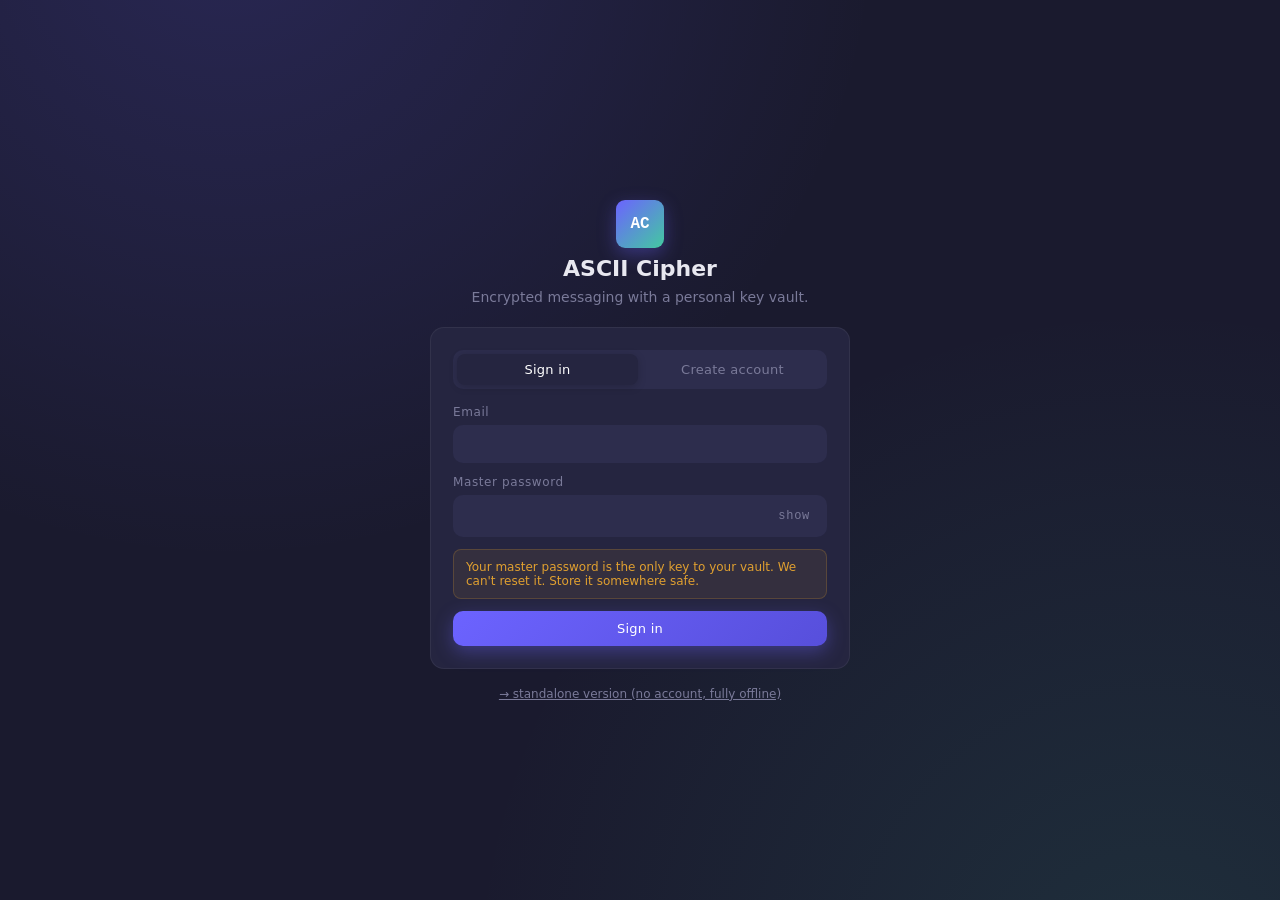
==== static/index.html @ fb118c72 "Fix CSP violation: move service worker registration to external script The inline script was blocked" ====
<!DOCTYPE html>
<html lang="en">
<head>
<meta charset="UTF-8">
<meta name="viewport" content="width=device-width, initial-scale=1.0, viewport-fit=cover">
<meta name="theme-color" content="#1a1a1a">
<meta name="description" content="A secure, zero-knowledge encrypted vault with group chats and direct messaging">
<title>ASCII Cipher Vault</title>
<link rel="stylesheet" href="/static/app.css">
<link rel="manifest" href="/static/manifest.json">
<link rel="icon" type="image/x-icon" href="/static/favicon.ico">
<link rel="apple-touch-icon" href="/static/icon-192.png">
<meta name="apple-mobile-web-app-capable" content="yes">
<meta name="apple-mobile-web-app-status-bar-style" content="black-translucent">
<meta name="apple-mobile-web-app-title" content="Cipher Vault">
</head>
<body>

<!-- ╔══════════════════ AUTH VIEW ══════════════════╗ -->
<section id="view-auth" class="view view-center">
  <div class="auth-shell">
    <div class="brand brand-lg">
      <div class="logo">AC</div>
      <h1>ASCII Cipher</h1>
      <p class="muted">Encrypted messaging with a personal key vault.</p>
    </div>

    <div class="card auth-card">
      <div class="tabs auth-tabs">
        <button class="tab active" data-auth-tab="login" type="button">Sign in</button>
        <button class="tab" data-auth-tab="register" type="button">Create account</button>
      </div>

      <form id="auth-form" class="form" novalidate>
        <label class="field">
          <span>Email</span>
          <input id="auth-email" type="email" autocomplete="username" required spellcheck="false">
        </label>

        <label class="field">
          <span>Master password</span>
          <div class="pw-row">
            <input id="auth-password" type="password" autocomplete="current-password" required minlength="8">
            <button class="icon-btn" id="auth-toggle" type="button" title="Show / hide">show</button>
          </div>
        </label>

        <div id="auth-strength" class="strength hidden">
          <div class="strength-track"><div class="strength-fill" id="auth-strength-fill"></div></div>
          <div class="strength-text" id="auth-strength-text">—</div>
        </div>

        <label class="field hidden" id="auth-confirm-field">
          <span>Confirm password</span>
          <input id="auth-confirm" type="password" autocomplete="new-password">
        </label>

        <label class="field hidden" id="auth-token-field">
          <span>Registration token <span class="hint">(if your server requires one)</span></span>
          <input id="auth-token" type="text" autocomplete="off" spellcheck="false">
        </label>

        <p id="auth-error" class="form-error hidden"></p>

        <p class="form-warning" id="auth-warning">
          Your master password is the only key to your vault. We can't reset it. Store it somewhere safe.
        </p>

        <button class="btn primary block" type="submit" id="auth-submit">Sign in</button>
      </form>
    </div>

    <div class="auth-foot">
      <a href="/standalone" class="muted">→ standalone version (no account, fully offline)</a>
    </div>
  </div>
</section>

<!-- ╔══════════════════ UNLOCK VIEW ══════════════════╗ -->
<section id="view-unlock" class="view view-center hidden">
  <div class="auth-shell">
    <div class="brand brand-lg">
      <div class="logo">AC</div>
      <h1>Welcome back</h1>
      <p class="muted" id="unlock-email">—</p>
    </div>

    <div class="card auth-card">
      <form id="unlock-form" class="form">
        <label class="field">
          <span>Master password</span>
          <div class="pw-row">
            <input id="unlock-password" type="password" autocomplete="current-password" required>
            <button class="icon-btn" id="unlock-toggle" type="button" title="Show / hide">show</button>
          </div>
        </label>
        <p id="unlock-error" class="form-error hidden"></p>
        <button class="btn primary block" type="submit" id="unlock-submit">Unlock vault</button>
        <button class="btn ghost block" type="button" id="unlock-logout">Sign out instead</button>
      </form>
    </div>
  </div>
</section>

<!-- ╔══════════════════ APP VIEW ══════════════════╗ -->
<section id="view-app" class="view hidden">
  <header class="topbar">
    <div class="brand">
      <div class="logo">AC</div>
      <div>
        <h1>ASCII Cipher</h1>
        <span class="muted small" id="user-email">—</span>
      </div>
    </div>

    <nav class="tabs main-tabs" id="main-tabs">
      <button class="tab active" data-route="cipher" type="button">Cipher</button>
      <button class="tab" data-route="vault" type="button">Vault <span class="count" id="vault-count">0</span></button>
      <button class="tab" data-route="messages" type="button">Messages <span class="count" id="msg-unread" style="display:none">0</span></button>
      <button class="tab" data-route="history" type="button">History</button>
      <button class="tab" data-route="settings" type="button">Settings</button>
      <button class="tab hidden" data-route="moderation" type="button">Moderation</button>
    </nav>

    <div class="topbar-end">
      <button class="icon-btn" id="lock-btn" title="Lock vault (keeps you signed in)">lock</button>
      <button class="icon-btn" id="logout-btn" title="Sign out">logout</button>
    </div>
  </header>

  <!-- ─── CIPHER TAB ─── -->
  <main id="tab-cipher" class="tab-pane active">

    <section class="card">
      <div class="card-label">
        <span>Cipher key</span>
        <span class="hint">Used to derive the message encryption key</span>
      </div>

      <div class="key-row">
        <select id="key-source" class="select" title="Pick a saved key or use a custom one">
          <option value="custom">Custom key…</option>
        </select>
        <input id="key" type="password" placeholder="Enter passphrase…" autocomplete="off" spellcheck="false">
        <button class="icon-btn" id="gen-key" type="button" title="Generate strong passphrase">gen</button>
        <button class="icon-btn" id="show-key" type="button" title="Show / hide">show</button>
        <button class="icon-btn" id="copy-key" type="button" title="Copy key">copy</button>
        <button class="icon-btn" id="save-key" type="button" title="Save this key to your vault">save ★</button>
      </div>

      <div class="strength">
        <div class="strength-track"><div class="strength-fill" id="strength-fill"></div></div>
        <div class="strength-text" id="strength-text">—</div>
      </div>
    </section>

    <div class="mode-row">
      <button class="mode-btn encrypt active" data-mode="encrypt" type="button"><span class="dot"></span> Encrypt</button>
      <button class="mode-btn decrypt" data-mode="decrypt" type="button"><span class="dot"></span> Decrypt</button>
    </div>

    <section class="card">
      <div class="card-label">
        <span>Input <span id="input-tag" class="tag hidden">cipher detected</span></span>
        <span class="hint" id="input-stats">0 chars</span>
      </div>
      <textarea id="input" class="io" placeholder="Type, paste, or drop a text file…" spellcheck="false"></textarea>

      <div class="actions">
        <button class="btn primary" id="run" type="button">
          <span id="run-label">Encrypt</span>
          <span class="kbd">Ctrl+Enter</span>
        </button>
        <button class="btn" id="swap" type="button">Swap</button>
        <button class="btn" id="paste" type="button">Paste</button>
        <button class="btn" id="clear" type="button">Clear</button>
      </div>
    </section>

    <section class="card">
      <div class="card-label">
        <span>Output</span>
        <span class="hint" id="output-stats">empty</span>
      </div>
      <textarea id="output" class="io read-only" placeholder="Result will appear here." spellcheck="false" readonly></textarea>
      <div class="actions">
        <button class="btn success" id="copy-out" type="button">Copy output</button>
        <button class="btn" id="download-out" type="button">Download</button>
        <div class="spacer"></div>
        <div class="out-meta" id="out-meta"></div>
      </div>
    </section>
  </main>

  <!-- ─── VAULT TAB ─── -->
  <main id="tab-vault" class="tab-pane hidden">
    <section class="card">
      <div class="vault-toolbar">
        <input id="vault-search" class="search" type="search" placeholder="Search labels, tags, notes…" autocomplete="off">
        <select id="vault-sort" class="select select-sm">
          <option value="updated">Recently updated</option>
          <option value="created">Recently added</option>
          <option value="label">Label A→Z</option>
        </select>
        <button class="btn primary" id="vault-add" type="button">+ New key</button>
      </div>
      <div id="vault-list" class="vault-list"></div>
      <div id="vault-empty" class="empty hidden">
        <p>No saved keys yet.</p>
        <p class="muted">Use the cipher tab and click <b>save ★</b>, or <b>+ New key</b> to add one manually.</p>
      </div>
    </section>
  </main>

  <!-- ─── MESSAGES TAB ─── -->
  <main id="tab-messages" class="tab-pane hidden">
    <div class="msg-layout">
      <aside class="msg-sidebar">
        <div class="msg-sidebar-head">
          <h3 class="section-h" style="margin:0;">Conversations</h3>
          <button class="btn primary" id="msg-new" type="button">+ New</button>
        </div>

        <div class="msg-section-h">Groups</div>
        <div id="msg-groups" class="msg-threads"></div>
        <div id="msg-groups-empty" class="empty hidden" style="padding:8px;">
          <p class="muted small">No groups yet. Click <b>+ New → Group</b> to create or join one.</p>
        </div>

        <div class="msg-section-h">Direct messages</div>
        <div id="msg-threads" class="msg-threads"></div>
        <div id="msg-threads-empty" class="empty hidden" style="padding:8px;">
          <p class="muted small">No direct messages yet.</p>
        </div>
      </aside>

      <section class="msg-main">
        <header class="msg-header" id="msg-header">
          <div class="muted small">Pick a conversation or start a new one.</div>
        </header>
        <div id="msg-list" class="msg-list">
          <div class="empty" style="padding:60px 20px;">
            <p>No conversation selected</p>
          </div>
        </div>
        <form id="msg-compose" class="msg-compose hidden">
          <div id="msg-reply-indicator" class="msg-reply-indicator hidden"></div>
          <div id="msg-attach-indicator" class="msg-reply-indicator hidden"></div>
          <div class="msg-compose-keyrow">
            <select id="msg-key-source" class="select select-sm">
              <option value="custom">Custom key…</option>
            </select>
            <input id="msg-key" type="password" placeholder="Encryption key (preshared)" autocomplete="off" spellcheck="false">
            <button class="icon-btn" id="msg-key-show" type="button">show</button>
          </div>
          <div class="msg-compose-row">
            <textarea id="msg-body" placeholder="Type a message…  (Ctrl+Enter to send)" rows="2"></textarea>
            <button class="icon-btn" id="msg-attach" type="button" title="Attach image, video, or file">attach</button>
            <button class="btn primary" type="submit">Send</button>
          </div>
          <input id="msg-file" type="file" hidden accept="image/*,video/*,audio/*,application/pdf">
          <input id="msg-hint" type="text" class="msg-hint-input" placeholder="Optional unencrypted hint about which key (e.g. 'project-x')" maxlength="120" autocomplete="off">
        </form>
      </section>
    </div>
  </main>

  <!-- ─── HISTORY TAB ─── -->
  <main id="tab-history" class="tab-pane hidden">
    <section class="card">
      <div class="vault-toolbar">
        <div class="hint">Last 200 operations are kept (encrypted on the server).</div>
        <div class="spacer"></div>
        <button class="btn ghost" id="history-refresh" type="button">Refresh</button>
        <button class="btn danger-soft" id="history-clear" type="button">Clear all</button>
      </div>
      <div id="history-list" class="history-list"></div>
      <div id="history-empty" class="empty hidden">
        <p>No history yet.</p>
        <p class="muted">Encrypt or decrypt something — a snippet preview will appear here.</p>
      </div>
    </section>
  </main>

  <!-- ─── SETTINGS TAB ─── -->
  <main id="tab-settings" class="tab-pane hidden">
    <section class="card">
      <h3 class="section-h">Account</h3>
      <div class="kv"><span>Email</span><b id="set-email">—</b></div>
      <div class="kv"><span>Created</span><b id="set-created">—</b></div>
      <div class="kv"><span>Last login</span><b id="set-last">—</b></div>
    </section>

    <section class="card">
      <h3 class="section-h">Active sessions</h3>
      <p class="muted small">Sign-in tokens currently issued for your account. Revoke any you don't recognise.</p>
      <div id="sessions-list" class="sessions-list"></div>
    </section>

    <section class="card">
      <h3 class="section-h">Change master password</h3>
      <p class="muted small">All vault items are re-encrypted with the new key in a single transaction. Other sessions will be signed out.</p>
      <form id="change-pw-form" class="form-inline">
        <input id="cp-current" type="password" placeholder="Current password" autocomplete="current-password" required>
        <input id="cp-new" type="password" placeholder="New password (min 8)" autocomplete="new-password" required minlength="8">
        <input id="cp-confirm" type="password" placeholder="Confirm new password" autocomplete="new-password" required>
        <button class="btn primary" type="submit">Change password</button>
      </form>
    </section>

    <section class="card">
      <h3 class="section-h">Blocked users</h3>
      <p class="muted small">Blocked users cannot send you direct messages.</p>
      <div id="blocked-list" class="sessions-list"></div>
      <div id="blocked-empty" class="empty hidden" style="padding:8px;">
        <p class="muted small">No blocked users.</p>
      </div>
    </section>

    <section class="card">
      <h3 class="section-h">Login history</h3>
      <p class="muted small">Recent sign-ins to your account. If you see an unrecognised login, change your password.</p>
      <div id="logins-list" class="sessions-list"></div>
    </section>

    <section class="card">
      <h3 class="section-h">Backup</h3>
      <p class="muted small">Export your vault as an encrypted JSON file. The export contains only ciphertext and is safe to store anywhere — but you'll still need your master password to use it.</p>
      <div class="actions">
        <button class="btn" id="export-vault" type="button">Export vault</button>
        <button class="btn" id="import-vault" type="button">Import…</button>
        <input id="import-file" type="file" accept="application/json" hidden>
      </div>
    </section>

    <section class="card danger-zone">
      <h3 class="section-h">Danger zone</h3>
      <p class="muted small">Permanently delete your account and every vault item. This can't be undone.</p>
      <form id="delete-account-form" class="form-inline">
        <input id="da-password" type="password" placeholder="Confirm with master password" autocomplete="current-password" required>
        <button class="btn danger" type="submit">Delete account</button>
      </form>
    </section>
  </main>

  <!-- ─── MODERATION TAB ─── -->
  <main id="tab-moderation" class="tab-pane hidden">
    <section class="card">
      <div class="card-label">
        <span>Moderator dashboard</span>
        <span class="hint">Visible only to moderator accounts</span>
      </div>
      <div class="grid-tiles" style="gap:12px;display:grid;grid-template-columns:repeat(auto-fit,minmax(180px,1fr));margin-top:12px;">
        <div class="metric-card"><div class="metric-label">Users</div><div class="metric-value" id="mod-total-users">0</div></div>
        <div class="metric-card"><div class="metric-label">Active</div><div class="metric-value" id="mod-active-users">0</div></div>
        <div class="metric-card"><div class="metric-label">Suspended</div><div class="metric-value" id="mod-suspended-users">0</div></div>
        <div class="metric-card"><div class="metric-label">Banned</div><div class="metric-value" id="mod-banned-users">0</div></div>
        <div class="metric-card"><div class="metric-label">Messages</div><div class="metric-value" id="mod-total-messages">0</div></div>
        <div class="metric-card" style="position:relative;">
          <div class="metric-label">Reports</div>
          <div class="metric-value" id="mod-total-reports">0</div>
          <div id="mod-unreviewed-badge" style="display:none;position:absolute;top:8px;right:8px;background:#ff5454;color:white;border-radius:50%;width:24px;height:24px;display:flex;align-items:center;justify-content:center;font-size:12px;font-weight:bold;"></div>
        </div>
        <div class="metric-card" style="position:relative;">
          <div class="metric-label">Appeals</div>
          <div class="metric-value" id="mod-pending-appeals">0</div>
          <div id="mod-appeals-badge" style="display:none;position:absolute;top:8px;right:8px;background:#ff5454;color:white;border-radius:50%;width:24px;height:24px;display:flex;align-items:center;justify-content:center;font-size:12px;font-weight:bold;"></div>
        </div>
      </div>
    </section>

    <section class="card">
      <h3 class="section-h">Recent reports</h3>
      <div class="muted small" style="margin-bottom:12px;">Reports are shown in plain text so moderators can review them quickly.</div>
      <input type="text" id="mod-reports-search" placeholder="Search reports by reason or details..." style="width:100%;margin-bottom:12px;">
      <div id="mod-reports-list" class="table"></div>
    </section>

    <section class="card">
      <h3 class="section-h">User accounts</h3>
      <p class="muted small">Suspend or ban an account to stop abusive activity.</p>
      <div style="display:flex;gap:12px;margin-bottom:12px;flex-wrap:wrap;align-items:center;">
        <input type="text" id="mod-user-search" placeholder="Search by email..." style="flex:1;min-width:200px;">
        <select id="mod-user-filter" style="min-width:150px;">
          <option value="">All users</option>
          <option value="active">Active only</option>
          <option value="suspended">Suspended only</option>
          <option value="banned">Banned only</option>
          <option value="moderator">Moderators only</option>
        </select>
      </div>
      <div id="mod-users-list" class="table"></div>
    </section>

    <section class="card">
      <h3 class="section-h">Pending appeals</h3>
      <p class="muted small">Users can appeal their suspension or ban with a written reason.</p>
      <div id="mod-appeals-list" class="table"></div>
    </section>

    <section class="card">
      <h3 class="section-h">Audit log</h3>
      <p class="muted small">All moderator actions are logged for transparency and accountability.</p>
      <div id="mod-audit-log" class="table"></div>
    </section>
  </main>
</section>

<!-- ╔══════════════════ MODALS ══════════════════╗ -->
<div class="modal hidden" id="vault-modal">
  <div class="modal-card">
    <header class="modal-head">
      <h3 id="vm-title">New vault entry</h3>
      <button class="icon-btn" id="vm-close" type="button">close</button>
    </header>
    <form id="vm-form" class="form">
      <label class="field">
        <span>Label</span>
        <input id="vm-label" type="text" required maxlength="120" placeholder="e.g. Project X notes">
      </label>
      <label class="field">
        <span>Key</span>
        <div class="pw-row">
          <input id="vm-key" type="password" required>
          <button class="icon-btn" id="vm-key-gen" type="button">gen</button>
          <button class="icon-btn" id="vm-key-show" type="button">show</button>
        </div>
      </label>
      <label class="field">
        <span>Tags <span class="hint">comma-separated</span></span>
        <input id="vm-tags" type="text" placeholder="work, personal, project-x" autocomplete="off">
      </label>
      <label class="field">
        <span>Notes</span>
        <textarea id="vm-notes" rows="3" placeholder="Optional context — what is this key for?"></textarea>
      </label>
      <label class="check">
        <input id="vm-pinned" type="checkbox">
        <span>Pin to top of vault</span>
      </label>
      <p id="vm-error" class="form-error hidden"></p>
      <div class="modal-foot">
        <button class="btn ghost" id="vm-cancel" type="button">Cancel</button>
        <button class="btn primary" id="vm-save" type="submit">Save</button>
      </div>
    </form>
  </div>
</div>

<div class="modal hidden" id="new-msg-modal">
  <div class="modal-card">
    <header class="modal-head">
      <h3>Start something new</h3>
      <button class="icon-btn" id="nm-close" type="button">close</button>
    </header>

    <div class="tabs" style="margin: 4px 0 14px;">
      <button class="tab active" data-nm-tab="dm" type="button">Direct</button>
      <button class="tab" data-nm-tab="create" type="button">Create group</button>
      <button class="tab" data-nm-tab="join" type="button">Join group</button>
    </div>

    <!-- Direct -->
    <div class="form" id="nm-pane-dm">
      <label class="field">
        <span>Recipient email</span>
        <input id="nm-email" type="email" autocomplete="off" spellcheck="false" placeholder="alice@example.com">
      </label>
      <p class="muted small">
        We'll look up their account by email. Messages are end-to-end encrypted
        with a preshared key — the recipient needs the same key to read them.
      </p>
      <p id="nm-dm-error" class="form-error hidden"></p>
      <div class="modal-foot">
        <button class="btn ghost" data-nm-cancel type="button">Cancel</button>
        <button class="btn primary" id="nm-open-dm" type="button">Open conversation</button>
      </div>
    </div>

    <!-- Create group -->
    <div class="form hidden" id="nm-pane-create">
      <label class="field">
        <span>Group name</span>
        <input id="nm-group-name" type="text" maxlength="80" placeholder="Project X">
      </label>
      <label class="field">
        <span>Encryption key <span class="hint">(also the join code)</span></span>
        <div class="pw-row">
          <input id="nm-group-pass" type="text" autocomplete="off" spellcheck="false" placeholder="Generate or paste">
          <button class="icon-btn" id="nm-group-gen" type="button">gen</button>
        </div>
      </label>
      <p class="muted small">
        Anyone you share the join code with can decrypt every message in this
        group. The server never sees the key.
      </p>
      <p id="nm-group-share" class="muted small hidden"
         style="word-break:break-all;background:rgba(255,255,255,0.04);padding:8px;border-radius:6px;"></p>
      <p id="nm-create-error" class="form-error hidden"></p>
      <div class="modal-foot">
        <button class="btn ghost" data-nm-cancel type="button">Cancel</button>
        <button class="btn primary" id="nm-create-go" type="button">Create group</button>
      </div>
    </div>

    <!-- Join group -->
    <div class="form hidden" id="nm-pane-join">
      <label class="field">
        <span>Join code</span>
        <input id="nm-join-code" type="text" autocomplete="off" spellcheck="false" placeholder="42:s3cr3tpassphrase…">
      </label>
      <p class="muted small">
        Paste the full <code>id:key</code> code shared with you. The same code
        is used to decrypt the group's messages.
      </p>
      <p id="nm-join-error" class="form-error hidden"></p>
      <div class="modal-foot">
        <button class="btn ghost" data-nm-cancel type="button">Cancel</button>
        <button class="btn primary" id="nm-join-go" type="button">Join group</button>
      </div>
    </div>
  </div>
</div>

<div class="modal hidden" id="confirm-modal">
  <div class="modal-card sm">
    <header class="modal-head"><h3 id="cm-title">Are you sure?</h3></header>
    <p id="cm-body" class="modal-body">—</p>
    <div class="modal-foot">
      <button class="btn ghost" id="cm-cancel" type="button">Cancel</button>
      <button class="btn danger" id="cm-ok" type="button">Confirm</button>
    </div>
  </div>
</div>

<div class="modal hidden" id="suspension-modal">
  <div class="modal-card sm">
    <header class="modal-head"><h3>Suspend account</h3></header>
    <form id="suspension-form" class="form">
      <label class="field">
        <span>Duration</span>
        <select id="suspension-duration" required>
          <option value="">Select duration...</option>
          <option value="1">1 day</option>
          <option value="7">7 days</option>
          <option value="30">30 days</option>
          <option value="60">60 days</option>
        </select>
      </label>
      <label class="field">
        <span>Reason template</span>
        <select id="suspension-template">
          <option value="">Custom reason...</option>
          <option value="Spam or repetitive content">Spam or repetitive content</option>
          <option value="Harassment or bullying">Harassment or bullying</option>
          <option value="Inappropriate content">Inappropriate content</option>
          <option value="Violation of community guidelines">Violation of community guidelines</option>
          <option value="Suspicious activity">Suspicious activity</option>
        </select>
      </label>
      <label class="field">
        <span>Reason</span>
        <textarea id="suspension-reason" placeholder="Why is this account being suspended?" maxlength="500"></textarea>
      </label>
    </form>
    <div class="modal-foot">
      <button class="btn ghost" id="suspension-cancel" type="button">Cancel</button>
      <button class="btn danger" id="suspension-ok" type="button">Suspend</button>
    </div>
  </div>
</div>

<div class="modal hidden" id="appeal-review-modal">
  <div class="modal-card">
    <header class="modal-head"><h3>Review appeal</h3></header>
    <div class="modal-body">
      <p><b>Appeal reason:</b></p>
      <p id="appeal-reason-text" style="margin-bottom:12px;"></p>
      <label class="field">
        <span>Decision</span>
        <select id="appeal-decision" required>
          <option value="">Select decision...</option>
          <option value="approve">Approve - Restore account</option>
          <option value="reject">Reject - Keep restriction</option>
        </select>
      </label>
      <label class="field">
        <span>Response to user (optional)</span>
        <textarea id="appeal-response" placeholder="Explain your decision..." maxlength="500"></textarea>
      </label>
    </div>
    <div class="modal-foot">
      <button class="btn ghost" id="appeal-cancel" type="button">Cancel</button>
      <button class="btn primary" id="appeal-submit" type="button">Submit decision</button>
    </div>
  </div>
</div>

<div class="modal hidden" id="action-modal">
  <div class="modal-card sm">
    <header class="modal-head"><h3 id="action-modal-title">Confirm action</h3></header>
    <form id="action-form" class="form">
      <label class="field">
        <span>Reason template</span>
        <select id="action-template">
          <option value="">Custom reason...</option>
          <option value="Spam or repetitive content">Spam or repetitive content</option>
          <option value="Harassment or bullying">Harassment or bullying</option>
          <option value="Inappropriate content">Inappropriate content</option>
          <option value="Violation of community guidelines">Violation of community guidelines</option>
          <option value="Suspicious activity">Suspicious activity</option>
        </select>
      </label>
      <label class="field">
        <span>Reason (optional)</span>
        <textarea id="action-reason" placeholder="Provide additional details..." maxlength="500"></textarea>
      </label>
    </form>
    <div class="modal-foot">
      <button class="btn ghost" id="action-cancel" type="button">Cancel</button>
      <button class="btn danger" id="action-ok" type="button">Confirm</button>
    </div>
  </div>
</div>

<div class="modal hidden" id="submit-appeal-modal">
  <div class="modal-card sm">
    <header class="modal-head"><h3>Appeal your restriction</h3></header>
    <form id="submit-appeal-form" class="form">
      <p class="muted small" style="margin-bottom:12px;">Explain why you believe your restriction should be lifted.</p>
      <label class="field">
        <span>Appeal reason</span>
        <textarea id="appeal-reason-input" required placeholder="Provide details about your appeal..." maxlength="1000"></textarea>
      </label>
    </form>
    <div class="modal-foot">
      <button class="btn ghost" id="appeal-submit-cancel" type="button">Cancel</button>
      <button class="btn primary" id="appeal-submit-ok" type="button">Submit appeal</button>
    </div>
  </div>
</div>

<div class="modal hidden" id="report-modal">
  <div class="modal-card">
    <header class="modal-head">
      <h3>Report</h3>
      <button class="icon-btn" id="report-close" type="button">close</button>
    </header>
    <form id="report-form" class="form">
      <label class="field">
        <span>Reason</span>
        <select id="report-reason" class="select" required>
          <option value="">— Select a reason —</option>
          <option value="harassment">Harassment or bullying</option>
          <option value="spam">Spam</option>
          <option value="abuse">Abusive language</option>
          <option value="inappropriate">Inappropriate content</option>
          <option value="other">Other</option>
        </select>
      </label>
      <label class="field">
        <span>Details <span class="hint">optional</span></span>
        <textarea id="report-details" rows="3" maxlength="2000" placeholder="Additional context…"></textarea>
      </label>
      <p class="muted small">This report will be passed along unencrypted to moderators.</p>
      <p id="report-error" class="form-error hidden"></p>
      <div class="modal-foot">
        <button class="btn ghost" type="button" id="report-cancel">Cancel</button>
        <button class="btn primary" type="submit">Report</button>
      </div>
    </form>
  </div>
</div>

<div class="toasts" id="toasts"></div>

<div class="overlay hidden" id="busy">
  <div class="spinner"></div>
  <p id="busy-text" class="muted">Working…</p>
</div>

<script type="module" src="/static/js/app.js"></script>
<script src="/static/js/sw-register.js"></script>
</body>
</html>
---- static/app.css ----
:root {
  --bg: #1a1a2e;
  --surface: #252540;
  --surface-hi: #2d2d4d;
  --surface-hover: #313157;
  --border: rgba(108, 99, 255, 0.18);
  --border-soft: rgba(255, 255, 255, 0.06);
  --accent: #6c63ff;
  --accent-hi: #8a83ff;
  --accent-dim: rgba(108, 99, 255, 0.15);
  --accent2: #43c9a0;
  --accent2-hi: #5fdcb6;
  --warn: #e05c5c;
  --warn-hi: #f07878;
  --gold: #e0a030;
  --fg: #e8e8f0;
  --fg-dim: #7a7a99;
  --fg-hi: #ffffff;
  --mono: ui-monospace, "SF Mono", "Cascadia Mono", "JetBrains Mono", Consolas, "Liberation Mono", monospace;
}

* { box-sizing: border-box; margin: 0; padding: 0; }
html, body { min-height: 100%; }
body {
  background:
    radial-gradient(circle at 18% -10%, rgba(108, 99, 255, 0.18), transparent 45%),
    radial-gradient(circle at 90% 110%, rgba(67, 201, 160, 0.12), transparent 45%),
    var(--bg);
  background-attachment: fixed;
  color: var(--fg);
  font-family: -apple-system, BlinkMacSystemFont, "Segoe UI", "Inter", system-ui, sans-serif;
  font-size: 14px;
  -webkit-font-smoothing: antialiased;
  min-height: 100vh;
}
button, input, textarea, select { font-family: inherit; color: inherit; }
textarea { resize: none; }
a { color: var(--accent-hi); }
.muted { color: var(--fg-dim); }
.small { font-size: 12px; }
.hidden { display: none !important; }
.spacer { flex: 1; }
.hint { color: var(--fg-dim); font-weight: 400; font-size: 11px; font-family: var(--mono); }

/* ── View shells ─────────────────────────────────────────── */
.view { min-height: 100vh; }
.view-center { display: grid; place-items: center; padding: 24px; }

.auth-shell { width: 100%; max-width: 420px; }
.auth-foot { text-align: center; margin-top: 14px; font-size: 12px; }

.brand { display: flex; align-items: center; gap: 12px; }
.brand h1 { font-size: 16px; font-weight: 600; }
.brand-lg { flex-direction: column; align-items: center; text-align: center; gap: 8px; margin-bottom: 22px; }
.brand-lg h1 { font-size: 22px; }
.brand-lg .logo { width: 48px; height: 48px; font-size: 16px; }
.logo {
  width: 32px; height: 32px;
  border-radius: 9px;
  background: linear-gradient(135deg, var(--accent), var(--accent2));
  display: grid; place-items: center;
  font-family: var(--mono); font-weight: 700;
  color: white; font-size: 13px;
  box-shadow: 0 6px 18px rgba(108, 99, 255, 0.35);
}

/* ── Cards ───────────────────────────────────────────────── */
.card {
  background: var(--surface);
  border: 1px solid var(--border-soft);
  border-radius: 14px;
  padding: 22px;
  margin-bottom: 18px;
}
.card-label {
  color: var(--fg-dim);
  font-size: 10px; font-family: var(--mono);
  letter-spacing: 0.18em; text-transform: uppercase;
  margin-bottom: 10px;
  display: flex; align-items: center; justify-content: space-between; gap: 12px;
}
.card-label .hint { letter-spacing: 0.04em; text-transform: none; opacity: 0.7; }
.section-h { font-size: 13px; font-weight: 600; letter-spacing: 0.04em; margin-bottom: 12px; }
.kv { display: flex; justify-content: space-between; padding: 8px 0; border-bottom: 1px solid var(--border-soft); font-size: 13px; }
.kv:last-child { border-bottom: 0; }
.kv span { color: var(--fg-dim); }
.kv b { font-weight: 500; font-family: var(--mono); }

/* ── Forms ───────────────────────────────────────────────── */
.form { display: flex; flex-direction: column; gap: 12px; }
.field { display: flex; flex-direction: column; gap: 6px; }
.field > span { font-size: 12px; color: var(--fg-dim); letter-spacing: 0.05em; }
.field input, .field textarea, .field select {
  background: var(--surface-hi);
  border: 1px solid transparent;
  border-radius: 10px;
  padding: 10px 12px;
  font-size: 14px;
  color: var(--fg);
  outline: none;
  font-family: var(--mono);
  transition: border-color 0.15s, box-shadow 0.15s;
}
.field input:focus, .field textarea:focus, .field select:focus {
  border-color: var(--accent);
  box-shadow: 0 0 0 3px var(--accent-dim);
}
.form-error {
  background: rgba(224, 92, 92, 0.12);
  border: 1px solid rgba(224, 92, 92, 0.3);
  color: var(--warn-hi);
  border-radius: 8px;
  padding: 10px 12px;
  font-size: 12.5px;
}
.form-warning {
  background: rgba(224, 160, 48, 0.08);
  border: 1px solid rgba(224, 160, 48, 0.22);
  color: var(--gold);
  border-radius: 8px;
  padding: 10px 12px;
  font-size: 12px;
}
.form-inline { display: flex; gap: 8px; flex-wrap: wrap; align-items: center; }
.form-inline input {
  flex: 1; min-width: 200px;
  background: var(--surface-hi);
  border: 1px solid transparent;
  border-radius: 10px;
  padding: 10px 12px;
  font-size: 14px;
  outline: none;
  font-family: var(--mono);
}
.form-inline input:focus { border-color: var(--accent); box-shadow: 0 0 0 3px var(--accent-dim); }
.check { display: flex; gap: 8px; align-items: center; font-size: 13px; color: var(--fg-dim); cursor: pointer; }
.check input { accent-color: var(--accent); width: 16px; height: 16px; }

.pw-row {
  display: flex; align-items: stretch; gap: 4px;
  background: var(--surface-hi);
  border: 1px solid transparent;
  border-radius: 10px;
  padding: 4px;
  transition: border-color 0.15s, box-shadow 0.15s;
}
.pw-row:focus-within { border-color: var(--accent); box-shadow: 0 0 0 3px var(--accent-dim); }
.pw-row input {
  flex: 1; background: transparent; border: 0; outline: none;
  padding: 8px 10px;
  font-family: var(--mono); font-size: 14px;
  letter-spacing: 0.05em;
}

/* ── Tabs ────────────────────────────────────────────────── */
.tabs {
  display: flex; gap: 4px;
  background: var(--surface-hi);
  padding: 4px;
  border-radius: 10px;
}
.tab {
  flex: 1;
  background: transparent;
  border: 0;
  padding: 8px 14px;
  border-radius: 8px;
  color: var(--fg-dim);
  cursor: pointer;
  font-size: 13px;
  font-weight: 500;
  letter-spacing: 0.02em;
  transition: background 0.15s, color 0.15s;
  display: inline-flex; align-items: center; justify-content: center; gap: 6px;
}
.tab:hover { color: var(--fg); }
.tab.active { background: var(--surface); color: var(--fg-hi); box-shadow: 0 2px 8px rgba(0,0,0,0.18); }
.auth-tabs { margin-bottom: 16px; }
.tab .count {
  font-family: var(--mono); font-size: 10px;
  background: var(--accent-dim); color: var(--accent-hi);
  padding: 1px 6px; border-radius: 999px;
}

/* ── Topbar ──────────────────────────────────────────────── */
.topbar {
  position: sticky; top: 0; z-index: 20;
  display: flex; align-items: center; gap: 16px;
  padding: 12px 24px;
  background: rgba(26, 26, 46, 0.85);
  backdrop-filter: blur(14px);
  -webkit-backdrop-filter: blur(14px);
  border-bottom: 1px solid var(--border-soft);
}
.topbar .brand h1 { font-size: 14px; }
.topbar .main-tabs { flex: 1; max-width: 480px; }
.topbar-end { display: flex; gap: 4px; }

.tab-pane {
  max-width: 920px;
  margin: 0 auto;
  padding: 24px;
}

/* ── Buttons ─────────────────────────────────────────────── */
.btn {
  background: var(--surface-hi);
  color: var(--fg);
  border: 0;
  padding: 10px 16px;
  border-radius: 10px;
  font-size: 13px;
  font-weight: 500;
  letter-spacing: 0.02em;
  cursor: pointer;
  display: inline-flex; align-items: center; gap: 7px;
  transition: transform 0.08s, background 0.15s, box-shadow 0.15s;
}
.btn:hover { background: var(--surface-hover); }
.btn:active { transform: translateY(1px); }
.btn:disabled { opacity: 0.45; cursor: not-allowed; }
.btn.block { width: 100%; justify-content: center; }
.btn.primary {
  background: linear-gradient(135deg, var(--accent), #574fdb);
  color: white;
  box-shadow: 0 6px 18px rgba(108, 99, 255, 0.35);
}
.btn.primary:hover { background: linear-gradient(135deg, var(--accent-hi), #6760e3); }
.btn.success {
  background: linear-gradient(135deg, var(--accent2), #36a684);
  color: #0d1f1a;
  box-shadow: 0 6px 18px rgba(67, 201, 160, 0.32);
  font-weight: 600;
}
.btn.success:hover { background: linear-gradient(135deg, var(--accent2-hi), #41bd97); }
.btn.ghost { background: transparent; }
.btn.ghost:hover { background: var(--surface-hi); }
.btn.danger {
  background: linear-gradient(135deg, var(--warn), #b84747);
  color: white;
  box-shadow: 0 6px 18px rgba(224, 92, 92, 0.32);
}
.btn.danger:hover { background: linear-gradient(135deg, var(--warn-hi), #c95252); }
.btn.danger-soft {
  background: rgba(224, 92, 92, 0.12);
  color: var(--warn-hi);
}
.btn.danger-soft:hover { background: rgba(224, 92, 92, 0.2); }
.btn .kbd {
  font-family: var(--mono); font-size: 10px;
  background: rgba(0,0,0,0.18);
  color: rgba(255,255,255,0.85);
  padding: 2px 6px; border-radius: 4px; letter-spacing: 0.04em;
}
.icon-btn {
  background: transparent; border: 0; color: var(--fg-dim);
  padding: 0 12px; border-radius: 8px;
  cursor: pointer;
  font-size: 12px; font-family: var(--mono);
  letter-spacing: 0.06em;
  transition: background 0.15s, color 0.15s;
}
.icon-btn:hover { background: var(--surface-hover); color: var(--fg); }
.icon-btn:active { transform: scale(0.97); }

/* ── Cipher tab ──────────────────────────────────────────── */
.key-row {
  display: flex; align-items: stretch; gap: 6px;
  background: var(--surface-hi);
  border: 1px solid transparent;
  border-radius: 10px;
  padding: 4px;
  transition: border-color 0.15s, box-shadow 0.15s;
  flex-wrap: wrap;
}
.key-row:focus-within { border-color: var(--accent); box-shadow: 0 0 0 3px var(--accent-dim); }
.key-row input {
  flex: 1; min-width: 140px;
  background: transparent; border: 0; outline: none;
  padding: 8px 10px;
  font-family: var(--mono); font-size: 14px;
  color: var(--fg);
  letter-spacing: 0.05em;
}
.key-row input::placeholder { color: var(--fg-dim); opacity: 0.55; }
.select {
  background: var(--surface);
  border: 1px solid transparent;
  border-radius: 8px;
  padding: 6px 10px;
  font-size: 13px;
  font-family: var(--mono);
  color: var(--fg);
  outline: none;
  cursor: pointer;
}
.select:focus { border-color: var(--accent); }
.select-sm { font-size: 12px; padding: 5px 8px; }

.strength {
  margin-top: 12px;
  display: flex; align-items: center; gap: 12px;
}
.strength-track {
  flex: 1; height: 6px;
  background: var(--surface-hi);
  border-radius: 999px;
  overflow: hidden;
}
.strength-fill {
  height: 100%; width: 0%;
  background: var(--fg-dim);
  border-radius: 999px;
  transition: width 0.25s ease, background 0.25s ease, box-shadow 0.25s;
}
.strength-fill.s-weak   { background: var(--warn);    box-shadow: 0 0 12px rgba(224, 92, 92, 0.45); }
.strength-fill.s-fair   { background: var(--gold);    box-shadow: 0 0 12px rgba(224, 160, 48, 0.45); }
.strength-fill.s-good   { background: var(--accent2); box-shadow: 0 0 12px rgba(67, 201, 160, 0.45); }
.strength-fill.s-strong { background: var(--accent2); box-shadow: 0 0 16px rgba(67, 201, 160, 0.65); }
.strength-text {
  color: var(--fg-dim);
  font-size: 11px; font-family: var(--mono);
  letter-spacing: 0.05em; min-width: 110px; text-align: right;
}

.mode-row { display: flex; gap: 8px; margin-bottom: 14px; }
.mode-btn {
  flex: 1;
  background: var(--surface-hi);
  border: 1px solid transparent;
  border-radius: 10px;
  padding: 10px 14px;
  color: var(--fg-dim);
  cursor: pointer;
  font-size: 13px; font-weight: 500;
  letter-spacing: 0.04em;
  display: flex; align-items: center; justify-content: center; gap: 8px;
  transition: all 0.15s;
}
.mode-btn:hover { color: var(--fg); background: var(--surface-hover); }
.mode-btn.active.encrypt {
  color: var(--fg-hi);
  background: linear-gradient(135deg, rgba(108, 99, 255, 0.25), rgba(108, 99, 255, 0.10));
  border-color: var(--accent);
  box-shadow: 0 0 0 3px var(--accent-dim);
}
.mode-btn.active.decrypt {
  color: var(--fg-hi);
  background: linear-gradient(135deg, rgba(67, 201, 160, 0.22), rgba(67, 201, 160, 0.08));
  border-color: var(--accent2);
  box-shadow: 0 0 0 3px rgba(67, 201, 160, 0.15);
}
.mode-btn .dot { width: 6px; height: 6px; border-radius: 50%; background: currentColor; opacity: 0.7; }

.io {
  width: 100%; min-height: 140px;
  background: var(--surface-hi);
  border: 1px solid transparent;
  border-radius: 10px;
  padding: 14px;
  font-family: var(--mono);
  font-size: 13.5px; line-height: 1.55;
  color: var(--fg);
  outline: none;
  transition: border-color 0.15s, box-shadow 0.15s;
}
.io:focus { border-color: var(--accent); box-shadow: 0 0 0 3px var(--accent-dim); }
.io.drop { border-color: var(--accent2); box-shadow: 0 0 0 3px rgba(67, 201, 160, 0.18); }
.io::placeholder { color: var(--fg-dim); opacity: 0.55; }

.actions { display: flex; align-items: center; gap: 8px; margin-top: 14px; flex-wrap: wrap; }

.out-meta {
  display: flex; gap: 14px; flex-wrap: wrap;
  color: var(--fg-dim);
  font-family: var(--mono);
  font-size: 11px;
  letter-spacing: 0.05em;
}
.out-meta span b { color: var(--fg); font-weight: 500; }

.tag {
  display: inline-flex; align-items: center; gap: 5px;
  font-family: var(--mono); font-size: 10px;
  letter-spacing: 0.08em; text-transform: uppercase;
  padding: 3px 8px; border-radius: 999px;
  background: var(--accent-dim); color: var(--accent-hi);
}

/* ── Vault ───────────────────────────────────────────────── */
.vault-toolbar {
  display: flex; gap: 8px; align-items: center; margin-bottom: 14px; flex-wrap: wrap;
}
.search {
  flex: 1; min-width: 180px;
  background: var(--surface-hi);
  border: 1px solid transparent;
  border-radius: 10px;
  padding: 9px 12px;
  outline: none;
  font-size: 13px;
  color: var(--fg);
}
.search:focus { border-color: var(--accent); box-shadow: 0 0 0 3px var(--accent-dim); }

.vault-list { display: grid; gap: 10px; }
.vault-item {
  background: var(--surface-hi);
  border: 1px solid var(--border-soft);
  border-radius: 12px;
  padding: 14px 16px;
  display: grid;
  grid-template-columns: 1fr auto;
  gap: 12px;
  transition: border-color 0.15s, transform 0.08s;
}
.vault-item:hover { border-color: var(--border); }
.vault-item.pinned { border-color: rgba(108, 99, 255, 0.4); }
.vault-item .vi-head {
  display: flex; align-items: center; gap: 10px;
  margin-bottom: 6px;
}
.vault-item .vi-label {
  font-weight: 600;
  font-size: 14px;
  color: var(--fg);
}
.vault-item .vi-pin {
  font-size: 10px; color: var(--accent-hi);
  background: var(--accent-dim);
  padding: 2px 7px; border-radius: 999px;
  letter-spacing: 0.08em; text-transform: uppercase;
}
.vault-item .vi-tags {
  display: flex; gap: 4px; flex-wrap: wrap;
}
.vault-item .vi-tag {
  font-size: 10px; font-family: var(--mono);
  background: rgba(255,255,255,0.05);
  color: var(--fg-dim);
  padding: 2px 7px;
  border-radius: 999px;
  letter-spacing: 0.04em;
}
.vault-item .vi-notes {
  color: var(--fg-dim);
  font-size: 12.5px;
  margin-top: 4px;
  line-height: 1.5;
}
.vault-item .vi-meta {
  font-family: var(--mono);
  font-size: 10.5px;
  color: var(--fg-dim);
  margin-top: 6px;
  letter-spacing: 0.04em;
}
.vault-item .vi-actions {
  display: flex; flex-direction: column; gap: 4px; align-items: flex-end;
}
.vault-item .vi-actions .icon-btn { padding: 4px 10px; }

.empty {
  text-align: center;
  color: var(--fg-dim);
  padding: 40px 20px;
  font-size: 13px;
}
.empty p:first-child { color: var(--fg); font-size: 15px; margin-bottom: 4px; }

/* ── History ─────────────────────────────────────────────── */
.history-list { display: grid; gap: 6px; }
.history-item {
  background: var(--surface-hi);
  border: 1px solid var(--border-soft);
  border-radius: 10px;
  padding: 10px 14px;
  display: grid;
  grid-template-columns: auto 1fr auto auto;
  gap: 12px;
  align-items: center;
  font-size: 12.5px;
  font-family: var(--mono);
}
.history-item .h-op {
  font-size: 10px;
  text-transform: uppercase;
  letter-spacing: 0.1em;
  padding: 2px 7px;
  border-radius: 999px;
}
.history-item .h-op.encrypt { background: var(--accent-dim); color: var(--accent-hi); }
.history-item .h-op.decrypt { background: rgba(67, 201, 160, 0.18); color: var(--accent2-hi); }
.history-item .h-preview {
  color: var(--fg);
  font-size: 12.5px;
  white-space: nowrap; overflow: hidden; text-overflow: ellipsis;
  min-width: 0;
}
.history-item .h-time { color: var(--fg-dim); font-size: 11px; }
.history-item .icon-btn { padding: 2px 8px; font-size: 11px; }

/* ── Sessions ────────────────────────────────────────────── */
.sessions-list { display: grid; gap: 6px; }
.session-item {
  background: var(--surface-hi);
  border: 1px solid var(--border-soft);
  border-radius: 10px;
  padding: 10px 14px;
  display: flex;
  gap: 12px;
  align-items: center;
  font-size: 12.5px;
}
.session-item.current { border-color: var(--accent); }
.session-item .si-info { flex: 1; min-width: 0; }
.session-item .si-ua {
  color: var(--fg);
  white-space: nowrap; overflow: hidden; text-overflow: ellipsis;
}
.session-item .si-meta { color: var(--fg-dim); font-size: 11px; font-family: var(--mono); margin-top: 2px; }
.session-item .si-current-tag {
  font-size: 10px; color: var(--accent-hi);
  background: var(--accent-dim);
  padding: 2px 7px; border-radius: 999px;
  letter-spacing: 0.08em; text-transform: uppercase;
}

/* ── Danger zone ─────────────────────────────────────────── */
.danger-zone {
  border: 1px solid rgba(224, 92, 92, 0.22);
  background: linear-gradient(180deg, rgba(224, 92, 92, 0.04), transparent);
}

/* ── Toasts / overlay ────────────────────────────────────── */
.toasts {
  position: fixed; bottom: 24px; right: 24px;
  display: flex; flex-direction: column; gap: 10px;
  z-index: 100; pointer-events: none;
}
.toast {
  background: var(--surface);
  border: 1px solid var(--border-soft);
  border-left: 3px solid var(--accent2);
  padding: 12px 16px;
  border-radius: 10px;
  font-size: 13px;
  box-shadow: 0 12px 32px rgba(0,0,0,0.4);
  min-width: 220px; max-width: 360px;
  animation: toastIn 0.22s ease-out;
  pointer-events: auto;
}
.toast.error { border-left-color: var(--warn); }
.toast.info  { border-left-color: var(--accent); }
.toast .t-title { font-size: 11px; color: var(--fg-dim); letter-spacing: 0.1em; text-transform: uppercase; margin-bottom: 2px; }
.toast .t-body  { color: var(--fg); }
.toast.fade-out { animation: toastOut 0.18s ease-in forwards; }
@keyframes toastIn  { from { transform: translateX(20px); opacity: 0; } to { transform: translateX(0); opacity: 1; } }
@keyframes toastOut { from { transform: translateX(0); opacity: 1; } to { transform: translateX(20px); opacity: 0; } }

.overlay {
  position: fixed; inset: 0;
  background: rgba(13, 13, 26, 0.6);
  backdrop-filter: blur(6px);
  display: grid; place-items: center;
  z-index: 200;
  flex-direction: column; gap: 14px;
}
.overlay { display: none; }
.overlay:not(.hidden) { display: grid; }
.spinner {
  width: 40px; height: 40px;
  border-radius: 50%;
  border: 3px solid var(--surface-hi);
  border-top-color: var(--accent);
  animation: spin 0.8s linear infinite;
}
@keyframes spin { to { transform: rotate(360deg); } }

/* ── Modal ───────────────────────────────────────────────── */
.modal {
  position: fixed; inset: 0;
  background: rgba(13, 13, 26, 0.65);
  backdrop-filter: blur(8px);
  display: grid; place-items: center;
  z-index: 150;
  padding: 20px;
  animation: fadeIn 0.18s ease-out;
}
@keyframes fadeIn { from { opacity: 0; } to { opacity: 1; } }
.modal-card {
  background: var(--surface);
  border: 1px solid var(--border-soft);
  border-radius: 16px;
  padding: 24px;
  width: 100%;
  max-width: 480px;
  box-shadow: 0 24px 60px rgba(0,0,0,0.5);
  animation: scaleIn 0.18s ease-out;
}
.modal-card.sm { max-width: 380px; }
@keyframes scaleIn { from { transform: scale(0.95); opacity: 0; } to { transform: scale(1); opacity: 1; } }
.modal-head { display: flex; justify-content: space-between; align-items: center; margin-bottom: 16px; }
.modal-head h3 { font-size: 16px; font-weight: 600; }
.modal-body { color: var(--fg-dim); font-size: 13.5px; line-height: 1.5; margin-bottom: 18px; }
.modal-foot { display: flex; gap: 8px; justify-content: flex-end; margin-top: 16px; }

/* ── Messages ────────────────────────────────────────────── */
.msg-layout {
  display: grid;
  grid-template-columns: 280px 1fr;
  gap: 18px;
  min-height: 70vh;
}
.msg-sidebar {
  background: var(--surface);
  border: 1px solid var(--border-soft);
  border-radius: 14px;
  padding: 14px;
  display: flex;
  flex-direction: column;
  min-height: 70vh;
}
.msg-sidebar-head {
  display: flex; align-items: center; justify-content: space-between;
  margin-bottom: 10px; padding-bottom: 10px;
  border-bottom: 1px solid var(--border-soft);
}
.msg-sidebar-head .btn { padding: 6px 12px; font-size: 12px; }
.msg-threads {
  display: flex; flex-direction: column; gap: 4px;
  margin-bottom: 8px;
}
.msg-section-h {
  text-transform: uppercase;
  font-size: 11px;
  letter-spacing: 0.06em;
  color: var(--muted);
  margin: 8px 4px 4px;
  padding-top: 4px;
  border-top: 1px solid var(--border-soft);
}
.msg-sidebar > .msg-section-h:first-of-type { border-top: none; padding-top: 0; }
.msg-thread {
  background: transparent;
  border: 1px solid transparent;
  border-radius: 10px;
  padding: 10px 12px;
  cursor: pointer;
  display: flex; flex-direction: column; gap: 4px;
  transition: background 0.12s, border-color 0.12s;
}
.msg-thread:hover { background: var(--surface-hi); }
.msg-thread.active {
  background: var(--surface-hi);
  border-color: var(--accent);
}
.msg-thread .t-row {
  display: flex; align-items: center; justify-content: space-between; gap: 6px;
}
.msg-thread .t-email {
  font-size: 13px; color: var(--fg); font-weight: 500;
  white-space: nowrap; overflow: hidden; text-overflow: ellipsis;
  flex: 1; min-width: 0;
}
.msg-thread .t-time {
  font-size: 10.5px; color: var(--fg-dim); font-family: var(--mono);
  white-space: nowrap;
}
.msg-thread .t-unread {
  font-size: 10px; font-weight: 600;
  background: var(--accent); color: white;
  padding: 1px 7px; border-radius: 999px;
  letter-spacing: 0.04em;
}

.msg-main {
  background: var(--surface);
  border: 1px solid var(--border-soft);
  border-radius: 14px;
  display: flex; flex-direction: column;
  min-height: 70vh;
}
.msg-header {
  padding: 14px 18px;
  border-bottom: 1px solid var(--border-soft);
  display: flex; align-items: center; justify-content: space-between; gap: 12px;
  min-height: 56px;
}
.msg-header .h-email { font-size: 14px; font-weight: 600; color: var(--fg); }
.msg-header .h-meta  { font-size: 11px; color: var(--fg-dim); font-family: var(--mono); margin-top: 2px; }

.msg-list {
  flex: 1; overflow-y: auto;
  padding: 16px 18px;
  display: flex; flex-direction: column; gap: 6px;
}
.msg-bubble {
  max-width: 72%;
  padding: 8px 12px;
  border-radius: 14px;
  font-size: 13.5px;
  line-height: 1.5;
  word-wrap: break-word;
  position: relative;
  white-space: pre-wrap;
}
.msg-bubble.from-me {
  align-self: flex-end;
  background: linear-gradient(135deg, var(--accent), #574fdb);
  color: white;
  border-bottom-right-radius: 4px;
}
.msg-bubble.from-them {
  align-self: flex-start;
  background: var(--surface-hi);
  color: var(--fg);
  border-bottom-left-radius: 4px;
}
.msg-bubble.encrypted {
  font-family: var(--mono);
  font-size: 11.5px;
  opacity: 0.85;
  border: 1px dashed rgba(255,255,255,0.2);
}
.msg-bubble .b-hint {
  font-size: 10.5px; opacity: 0.75; margin-bottom: 4px;
  font-family: var(--mono); letter-spacing: 0.04em;
}
.msg-bubble .b-meta {
  font-size: 10px; opacity: 0.7; margin-top: 4px;
  font-family: var(--mono); letter-spacing: 0.04em;
  display: flex; gap: 8px; align-items: center;
}
.msg-bubble .b-actions {
  position: absolute; top: -8px; right: 8px;
  opacity: 0; transition: opacity 0.15s;
  display: flex; gap: 4px;
}
.msg-bubble:hover .b-actions { opacity: 1; }
.msg-bubble .b-actions button {
  background: var(--surface);
  color: var(--fg-dim);
  border: 1px solid var(--border-soft);
  padding: 2px 7px; border-radius: 6px;
  cursor: pointer; font-size: 10px;
  font-family: var(--mono);
}
.msg-bubble .b-actions button:hover { color: var(--fg); }

.msg-compose {
  border-top: 1px solid var(--border-soft);
  padding: 12px 18px;
  display: flex; flex-direction: column; gap: 8px;
}
.msg-compose-keyrow {
  display: flex; gap: 6px; align-items: center;
}
.msg-compose-keyrow .select { min-width: 140px; }
.msg-compose-keyrow input {
  flex: 1;
  background: var(--surface-hi);
  border: 1px solid transparent;
  border-radius: 8px;
  padding: 7px 10px;
  font-family: var(--mono);
  font-size: 12.5px;
  color: var(--fg);
  outline: none;
}
.msg-compose-keyrow input:focus { border-color: var(--accent); box-shadow: 0 0 0 3px var(--accent-dim); }
.msg-compose-row { display: flex; gap: 8px; align-items: flex-end; }
.msg-compose-row textarea {
  flex: 1;
  background: var(--surface-hi);
  border: 1px solid transparent;
  border-radius: 10px;
  padding: 10px 12px;
  font-size: 13.5px;
  color: var(--fg);
  outline: none;
  resize: none;
  min-height: 40px;
  max-height: 200px;
  font-family: inherit;
}
.msg-compose-row textarea:focus { border-color: var(--accent); box-shadow: 0 0 0 3px var(--accent-dim); }
.msg-hint-input {
  background: transparent;
  border: 0;
  outline: none;
  color: var(--fg-dim);
  font-size: 11px;
  padding: 0 4px;
  font-family: var(--mono);
  letter-spacing: 0.02em;
}
.msg-reply-indicator {
  padding: 8px 10px;
  background: rgba(100, 200, 100, 0.1);
  border-left: 3px solid var(--accent);
  font-size: 12px;
  color: var(--accent);
  font-family: var(--mono);
  display: flex;
  justify-content: space-between;
  align-items: center;
}
.msg-reply-indicator.hidden {
  display: none;
}
.b-reply-indicator {
  font-size: 10px;
  color: var(--accent);
  font-family: var(--mono);
  margin-bottom: 4px;
  opacity: 0.8;
}
.b-media-item {
  margin-top: 6px;
  border-radius: 8px;
  overflow: hidden;
  background: rgba(0,0,0,0.15);
}
.b-media-loading {
  padding: 10px 12px;
  font-size: 12px;
  display: flex;
  align-items: center;
  gap: 8px;
  flex-wrap: wrap;
}
.b-media-img {
  display: block;
  max-width: 100%;
  max-height: 360px;
  border-radius: 8px;
  cursor: zoom-in;
}
.b-media-video {
  display: block;
  max-width: 100%;
  max-height: 360px;
  border-radius: 8px;
}

@media (max-width: 800px) {
  .msg-layout { grid-template-columns: 1fr; }
  .msg-sidebar { min-height: 200px; max-height: 280px; }
  .msg-main { min-height: 50vh; }
  .msg-bubble { max-width: 85%; }
}

@media (max-width: 500px) {
  .msg-bubble { max-width: 95%; }
  .msg-compose-keyrow { flex-direction: column; }
  .msg-compose-keyrow .select, .msg-compose-keyrow input { width: 100%; min-width: auto; }
  .msg-compose-row { flex-direction: column; }
  .msg-compose-row textarea { width: 100%; }
  .msg-compose-row button { width: 100%; }
}

/* ── Responsive ──────────────────────────────────────────── */
@media (max-width: 700px) {
  .topbar { flex-direction: column; gap: 10px; padding: 12px; align-items: stretch; }
  .topbar .main-tabs { max-width: none; }
  .topbar-end { justify-content: flex-end; }
  .tab-pane { padding: 16px 12px; }
  .card { padding: 16px; }
  .vault-item { grid-template-columns: 1fr; }
  .vault-item .vi-actions { flex-direction: row; }
  .history-item { grid-template-columns: 1fr; gap: 4px; }
  .form-inline { flex-direction: column; align-items: stretch; }
  .btn .kbd { display: none; }
}
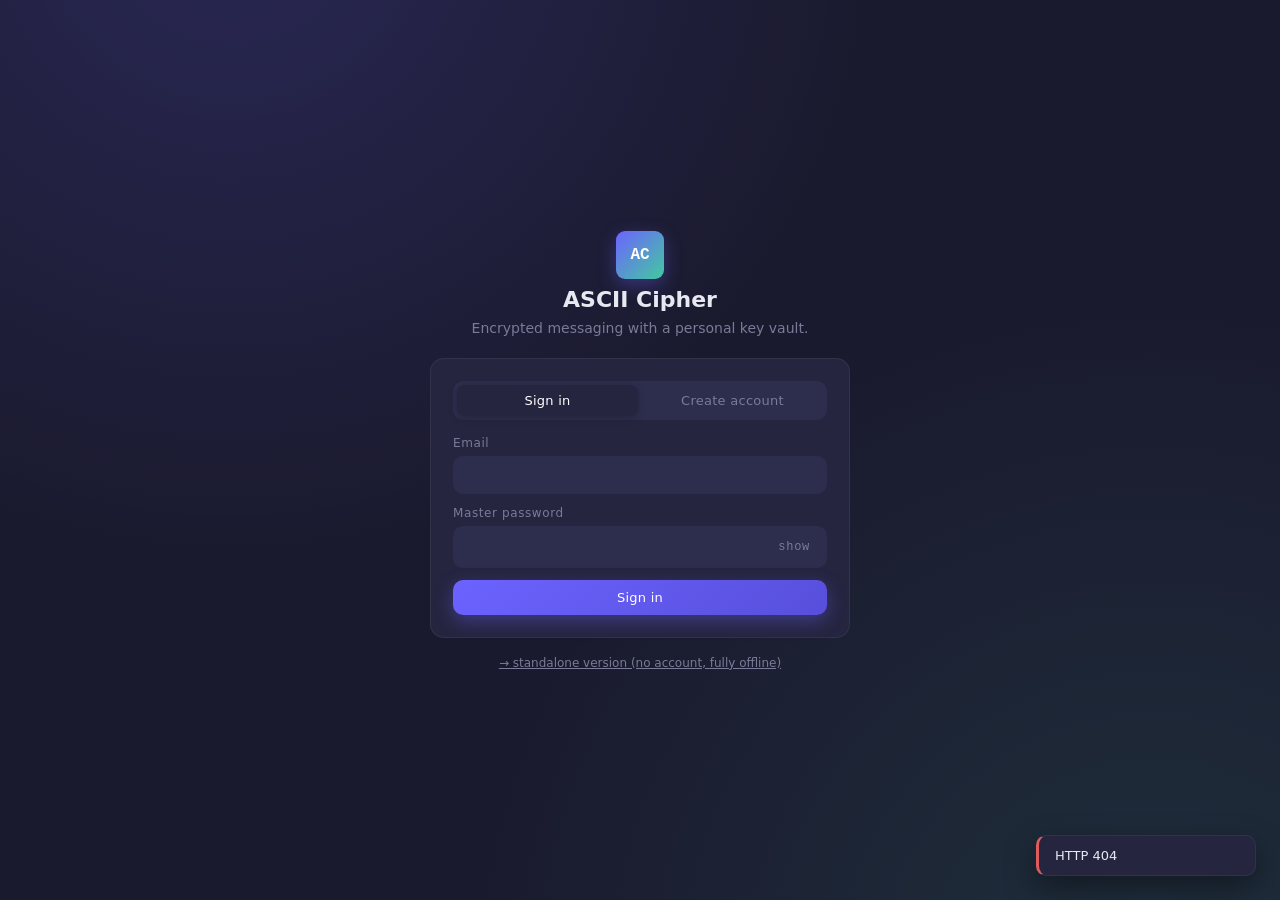
==== commit ce97aed5: "Add moderator mode toggle with sub-tab navigation - Remove 'Moderation' from main tabs (was visually" ====
--- a/static/index.html
+++ b/static/index.html
@@ -119,10 +119,18 @@
       <button class="tab" data-route="messages" type="button">Messages <span class="count" id="msg-unread" style="display:none">0</span></button>
       <button class="tab" data-route="history" type="button">History</button>
       <button class="tab" data-route="settings" type="button">Settings</button>
-      <button class="tab hidden" data-route="moderation" type="button">Moderation</button>
     </nav>
 
+    <nav class="tabs main-tabs hidden" id="mod-tabs">
+      <button class="tab active" data-mod-route="dashboard" type="button">Dashboard</button>
+      <button class="tab" data-mod-route="reports" type="button">Reports</button>
+      <button class="tab" data-mod-route="users" type="button">Users</button>
+      <button class="tab" data-mod-route="appeals" type="button">Appeals <span class="count" id="mod-appeals-count" style="display:none">0</span></button>
+      <button class="tab" data-mod-route="audit" type="button">Audit</button>
+    </nav>
+
     <div class="topbar-end">
+      <button class="icon-btn hidden" id="mod-mode-btn" title="Switch to moderator mode">mod</button>
       <button class="icon-btn" id="lock-btn" title="Lock vault (keeps you signed in)">lock</button>
       <button class="icon-btn" id="logout-btn" title="Sign out">logout</button>
     </div>
@@ -345,63 +353,73 @@
 
   <!-- ─── MODERATION TAB ─── -->
   <main id="tab-moderation" class="tab-pane hidden">
-    <section class="card">
-      <div class="card-label">
-        <span>Moderator dashboard</span>
-        <span class="hint">Visible only to moderator accounts</span>
-      </div>
-      <div class="grid-tiles" style="gap:12px;display:grid;grid-template-columns:repeat(auto-fit,minmax(180px,1fr));margin-top:12px;">
-        <div class="metric-card"><div class="metric-label">Users</div><div class="metric-value" id="mod-total-users">0</div></div>
-        <div class="metric-card"><div class="metric-label">Active</div><div class="metric-value" id="mod-active-users">0</div></div>
-        <div class="metric-card"><div class="metric-label">Suspended</div><div class="metric-value" id="mod-suspended-users">0</div></div>
-        <div class="metric-card"><div class="metric-label">Banned</div><div class="metric-value" id="mod-banned-users">0</div></div>
-        <div class="metric-card"><div class="metric-label">Messages</div><div class="metric-value" id="mod-total-messages">0</div></div>
-        <div class="metric-card" style="position:relative;">
-          <div class="metric-label">Reports</div>
-          <div class="metric-value" id="mod-total-reports">0</div>
-          <div id="mod-unreviewed-badge" style="display:none;position:absolute;top:8px;right:8px;background:#ff5454;color:white;border-radius:50%;width:24px;height:24px;display:flex;align-items:center;justify-content:center;font-size:12px;font-weight:bold;"></div>
-        </div>
-        <div class="metric-card" style="position:relative;">
-          <div class="metric-label">Appeals</div>
-          <div class="metric-value" id="mod-pending-appeals">0</div>
-          <div id="mod-appeals-badge" style="display:none;position:absolute;top:8px;right:8px;background:#ff5454;color:white;border-radius:50%;width:24px;height:24px;display:flex;align-items:center;justify-content:center;font-size:12px;font-weight:bold;"></div>
-        </div>
-      </div>
-    </section>
-
-    <section class="card">
-      <h3 class="section-h">Recent reports</h3>
-      <div class="muted small" style="margin-bottom:12px;">Reports are shown in plain text so moderators can review them quickly.</div>
-      <input type="text" id="mod-reports-search" placeholder="Search reports by reason or details..." style="width:100%;margin-bottom:12px;">
-      <div id="mod-reports-list" class="table"></div>
-    </section>
-
-    <section class="card">
-      <h3 class="section-h">User accounts</h3>
-      <p class="muted small">Suspend or ban an account to stop abusive activity.</p>
-      <div style="display:flex;gap:12px;margin-bottom:12px;flex-wrap:wrap;align-items:center;">
-        <input type="text" id="mod-user-search" placeholder="Search by email..." style="flex:1;min-width:200px;">
-        <select id="mod-user-filter" style="min-width:150px;">
-          <option value="">All users</option>
-          <option value="active">Active only</option>
-          <option value="suspended">Suspended only</option>
-          <option value="banned">Banned only</option>
-          <option value="moderator">Moderators only</option>
-        </select>
-      </div>
-      <div id="mod-users-list" class="table"></div>
-    </section>
-
-    <section class="card">
-      <h3 class="section-h">Pending appeals</h3>
-      <p class="muted small">Users can appeal their suspension or ban with a written reason.</p>
-      <div id="mod-appeals-list" class="table"></div>
-    </section>
-
-    <section class="card">
-      <h3 class="section-h">Audit log</h3>
-      <p class="muted small">All moderator actions are logged for transparency and accountability.</p>
-      <div id="mod-audit-log" class="table"></div>
+    <section id="mod-pane-dashboard" class="mod-pane">
+      <section class="card">
+        <div class="card-label">
+          <span>Moderator dashboard</span>
+          <span class="hint">Visible only to moderator accounts</span>
+        </div>
+        <div class="grid-tiles" style="gap:12px;display:grid;grid-template-columns:repeat(auto-fit,minmax(180px,1fr));margin-top:12px;">
+          <div class="metric-card"><div class="metric-label">Users</div><div class="metric-value" id="mod-total-users">0</div></div>
+          <div class="metric-card"><div class="metric-label">Active</div><div class="metric-value" id="mod-active-users">0</div></div>
+          <div class="metric-card"><div class="metric-label">Suspended</div><div class="metric-value" id="mod-suspended-users">0</div></div>
+          <div class="metric-card"><div class="metric-label">Banned</div><div class="metric-value" id="mod-banned-users">0</div></div>
+          <div class="metric-card"><div class="metric-label">Messages</div><div class="metric-value" id="mod-total-messages">0</div></div>
+          <div class="metric-card" style="position:relative;">
+            <div class="metric-label">Reports</div>
+            <div class="metric-value" id="mod-total-reports">0</div>
+            <div id="mod-unreviewed-badge" style="display:none;position:absolute;top:8px;right:8px;background:#ff5454;color:white;border-radius:50%;width:24px;height:24px;display:flex;align-items:center;justify-content:center;font-size:12px;font-weight:bold;"></div>
+          </div>
+          <div class="metric-card" style="position:relative;">
+            <div class="metric-label">Appeals</div>
+            <div class="metric-value" id="mod-pending-appeals">0</div>
+            <div id="mod-appeals-badge" style="display:none;position:absolute;top:8px;right:8px;background:#ff5454;color:white;border-radius:50%;width:24px;height:24px;display:flex;align-items:center;justify-content:center;font-size:12px;font-weight:bold;"></div>
+          </div>
+        </div>
+      </section>
+    </section>
+
+    <section id="mod-pane-reports" class="mod-pane hidden">
+      <section class="card">
+        <h3 class="section-h">Recent reports</h3>
+        <div class="muted small" style="margin-bottom:12px;">Reports are shown in plain text so moderators can review them quickly.</div>
+        <input type="text" id="mod-reports-search" placeholder="Search reports by reason or details..." style="width:100%;margin-bottom:12px;">
+        <div id="mod-reports-list" class="table"></div>
+      </section>
+    </section>
+
+    <section id="mod-pane-users" class="mod-pane hidden">
+      <section class="card">
+        <h3 class="section-h">User accounts</h3>
+        <p class="muted small">Suspend or ban an account to stop abusive activity.</p>
+        <div style="display:flex;gap:12px;margin-bottom:12px;flex-wrap:wrap;align-items:center;">
+          <input type="text" id="mod-user-search" placeholder="Search by email..." style="flex:1;min-width:200px;">
+          <select id="mod-user-filter" style="min-width:150px;">
+            <option value="">All users</option>
+            <option value="active">Active only</option>
+            <option value="suspended">Suspended only</option>
+            <option value="banned">Banned only</option>
+            <option value="moderator">Moderators only</option>
+          </select>
+        </div>
+        <div id="mod-users-list" class="table"></div>
+      </section>
+    </section>
+
+    <section id="mod-pane-appeals" class="mod-pane hidden">
+      <section class="card">
+        <h3 class="section-h">Pending appeals</h3>
+        <p class="muted small">Users can appeal their suspension or ban with a written reason.</p>
+        <div id="mod-appeals-list" class="table"></div>
+      </section>
+    </section>
+
+    <section id="mod-pane-audit" class="mod-pane hidden">
+      <section class="card">
+        <h3 class="section-h">Audit log</h3>
+        <p class="muted small">All moderator actions are logged for transparency and accountability.</p>
+        <div id="mod-audit-log" class="table"></div>
+      </section>
     </section>
   </main>
 </section>
@@ -623,6 +641,27 @@
   </div>
 </div>
 
+<div class="modal hidden" id="restore-modal">
+  <div class="modal-card sm">
+    <header class="modal-head"><h3>Restore this account</h3></header>
+    <form id="restore-form" class="form">
+      <label class="field">
+        <span>Reason for restoration</span>
+        <select id="restore-reason">
+          <option value="">Select a reason...</option>
+          <option value="Appeal approved">Appeal approved</option>
+          <option value="Manual review - no violation found">Manual review - no violation found</option>
+          <option value="Mistaken suspension">Mistaken suspension</option>
+        </select>
+      </label>
+    </form>
+    <div class="modal-foot">
+      <button class="btn ghost" id="restore-cancel" type="button">Cancel</button>
+      <button class="btn primary" id="restore-ok" type="button">Restore</button>
+    </div>
+  </div>
+</div>
+
 <div class="modal hidden" id="submit-appeal-modal">
   <div class="modal-card sm">
     <header class="modal-head"><h3>Appeal your restriction</h3></header>
@@ -643,10 +682,14 @@
 <div class="modal hidden" id="report-modal">
   <div class="modal-card">
     <header class="modal-head">
-      <h3>Report</h3>
+      <h3>Report Message</h3>
       <button class="icon-btn" id="report-close" type="button">close</button>
     </header>
     <form id="report-form" class="form">
+      <div id="report-preview" class="card" style="margin-bottom:16px;padding:12px;background:rgba(255,255,255,0.05);border-radius:4px;display:none;">
+        <div class="muted small" style="margin-bottom:8px;">Message being reported:</div>
+        <div id="report-preview-text" style="word-break:break-word;"></div>
+      </div>
       <label class="field">
         <span>Reason</span>
         <select id="report-reason" class="select" required>
@@ -662,7 +705,9 @@
         <span>Details <span class="hint">optional</span></span>
         <textarea id="report-details" rows="3" maxlength="2000" placeholder="Additional context…"></textarea>
       </label>
-      <p class="muted small">This report will be passed along unencrypted to moderators.</p>
+      <div style="background:rgba(255,165,0,0.1);border-left:3px solid #ffa500;padding:12px;margin:16px 0;border-radius:2px;">
+        <p class="muted small" style="margin:0;">⚠️ <strong>Privacy Notice:</strong> This message will be decrypted and sent unencrypted to moderators for review. They will be able to see the full content to take appropriate action.</p>
+      </div>
       <p id="report-error" class="form-error hidden"></p>
       <div class="modal-foot">
         <button class="btn ghost" type="button" id="report-cancel">Cancel</button>
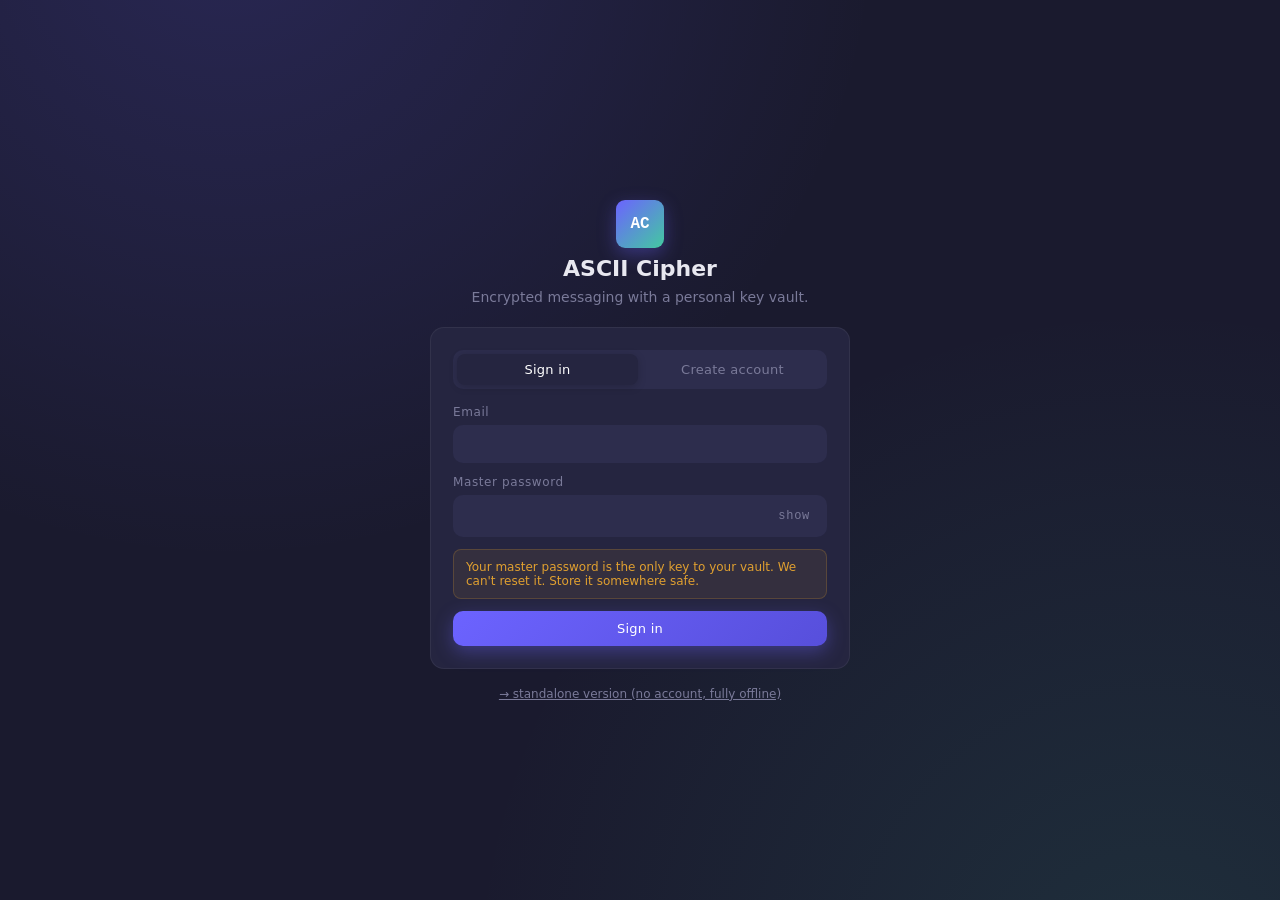
==== commit 33f5bc41: "Item 7 updated: Add restore dialog with preset reasons Add a dedicated restore dialog with three pre" ====
--- a/static/index.html
+++ b/static/index.html
@@ -119,18 +119,10 @@
       <button class="tab" data-route="messages" type="button">Messages <span class="count" id="msg-unread" style="display:none">0</span></button>
       <button class="tab" data-route="history" type="button">History</button>
       <button class="tab" data-route="settings" type="button">Settings</button>
+      <button class="tab hidden" data-route="moderation" type="button">Moderation</button>
     </nav>
 
-    <nav class="tabs main-tabs hidden" id="mod-tabs">
-      <button class="tab active" data-mod-route="dashboard" type="button">Dashboard</button>
-      <button class="tab" data-mod-route="reports" type="button">Reports</button>
-      <button class="tab" data-mod-route="users" type="button">Users</button>
-      <button class="tab" data-mod-route="appeals" type="button">Appeals <span class="count" id="mod-appeals-count" style="display:none">0</span></button>
-      <button class="tab" data-mod-route="audit" type="button">Audit</button>
-    </nav>
-
     <div class="topbar-end">
-      <button class="icon-btn hidden" id="mod-mode-btn" title="Switch to moderator mode">mod</button>
       <button class="icon-btn" id="lock-btn" title="Lock vault (keeps you signed in)">lock</button>
       <button class="icon-btn" id="logout-btn" title="Sign out">logout</button>
     </div>
@@ -353,73 +345,63 @@
 
   <!-- ─── MODERATION TAB ─── -->
   <main id="tab-moderation" class="tab-pane hidden">
-    <section id="mod-pane-dashboard" class="mod-pane">
-      <section class="card">
-        <div class="card-label">
-          <span>Moderator dashboard</span>
-          <span class="hint">Visible only to moderator accounts</span>
-        </div>
-        <div class="grid-tiles" style="gap:12px;display:grid;grid-template-columns:repeat(auto-fit,minmax(180px,1fr));margin-top:12px;">
-          <div class="metric-card"><div class="metric-label">Users</div><div class="metric-value" id="mod-total-users">0</div></div>
-          <div class="metric-card"><div class="metric-label">Active</div><div class="metric-value" id="mod-active-users">0</div></div>
-          <div class="metric-card"><div class="metric-label">Suspended</div><div class="metric-value" id="mod-suspended-users">0</div></div>
-          <div class="metric-card"><div class="metric-label">Banned</div><div class="metric-value" id="mod-banned-users">0</div></div>
-          <div class="metric-card"><div class="metric-label">Messages</div><div class="metric-value" id="mod-total-messages">0</div></div>
-          <div class="metric-card" style="position:relative;">
-            <div class="metric-label">Reports</div>
-            <div class="metric-value" id="mod-total-reports">0</div>
-            <div id="mod-unreviewed-badge" style="display:none;position:absolute;top:8px;right:8px;background:#ff5454;color:white;border-radius:50%;width:24px;height:24px;display:flex;align-items:center;justify-content:center;font-size:12px;font-weight:bold;"></div>
-          </div>
-          <div class="metric-card" style="position:relative;">
-            <div class="metric-label">Appeals</div>
-            <div class="metric-value" id="mod-pending-appeals">0</div>
-            <div id="mod-appeals-badge" style="display:none;position:absolute;top:8px;right:8px;background:#ff5454;color:white;border-radius:50%;width:24px;height:24px;display:flex;align-items:center;justify-content:center;font-size:12px;font-weight:bold;"></div>
-          </div>
-        </div>
-      </section>
-    </section>
-
-    <section id="mod-pane-reports" class="mod-pane hidden">
-      <section class="card">
-        <h3 class="section-h">Recent reports</h3>
-        <div class="muted small" style="margin-bottom:12px;">Reports are shown in plain text so moderators can review them quickly.</div>
-        <input type="text" id="mod-reports-search" placeholder="Search reports by reason or details..." style="width:100%;margin-bottom:12px;">
-        <div id="mod-reports-list" class="table"></div>
-      </section>
-    </section>
-
-    <section id="mod-pane-users" class="mod-pane hidden">
-      <section class="card">
-        <h3 class="section-h">User accounts</h3>
-        <p class="muted small">Suspend or ban an account to stop abusive activity.</p>
-        <div style="display:flex;gap:12px;margin-bottom:12px;flex-wrap:wrap;align-items:center;">
-          <input type="text" id="mod-user-search" placeholder="Search by email..." style="flex:1;min-width:200px;">
-          <select id="mod-user-filter" style="min-width:150px;">
-            <option value="">All users</option>
-            <option value="active">Active only</option>
-            <option value="suspended">Suspended only</option>
-            <option value="banned">Banned only</option>
-            <option value="moderator">Moderators only</option>
-          </select>
-        </div>
-        <div id="mod-users-list" class="table"></div>
-      </section>
-    </section>
-
-    <section id="mod-pane-appeals" class="mod-pane hidden">
-      <section class="card">
-        <h3 class="section-h">Pending appeals</h3>
-        <p class="muted small">Users can appeal their suspension or ban with a written reason.</p>
-        <div id="mod-appeals-list" class="table"></div>
-      </section>
-    </section>
-
-    <section id="mod-pane-audit" class="mod-pane hidden">
-      <section class="card">
-        <h3 class="section-h">Audit log</h3>
-        <p class="muted small">All moderator actions are logged for transparency and accountability.</p>
-        <div id="mod-audit-log" class="table"></div>
-      </section>
+    <section class="card">
+      <div class="card-label">
+        <span>Moderator dashboard</span>
+        <span class="hint">Visible only to moderator accounts</span>
+      </div>
+      <div class="grid-tiles" style="gap:12px;display:grid;grid-template-columns:repeat(auto-fit,minmax(180px,1fr));margin-top:12px;">
+        <div class="metric-card"><div class="metric-label">Users</div><div class="metric-value" id="mod-total-users">0</div></div>
+        <div class="metric-card"><div class="metric-label">Active</div><div class="metric-value" id="mod-active-users">0</div></div>
+        <div class="metric-card"><div class="metric-label">Suspended</div><div class="metric-value" id="mod-suspended-users">0</div></div>
+        <div class="metric-card"><div class="metric-label">Banned</div><div class="metric-value" id="mod-banned-users">0</div></div>
+        <div class="metric-card"><div class="metric-label">Messages</div><div class="metric-value" id="mod-total-messages">0</div></div>
+        <div class="metric-card" style="position:relative;">
+          <div class="metric-label">Reports</div>
+          <div class="metric-value" id="mod-total-reports">0</div>
+          <div id="mod-unreviewed-badge" style="display:none;position:absolute;top:8px;right:8px;background:#ff5454;color:white;border-radius:50%;width:24px;height:24px;display:flex;align-items:center;justify-content:center;font-size:12px;font-weight:bold;"></div>
+        </div>
+        <div class="metric-card" style="position:relative;">
+          <div class="metric-label">Appeals</div>
+          <div class="metric-value" id="mod-pending-appeals">0</div>
+          <div id="mod-appeals-badge" style="display:none;position:absolute;top:8px;right:8px;background:#ff5454;color:white;border-radius:50%;width:24px;height:24px;display:flex;align-items:center;justify-content:center;font-size:12px;font-weight:bold;"></div>
+        </div>
+      </div>
+    </section>
+
+    <section class="card">
+      <h3 class="section-h">Recent reports</h3>
+      <div class="muted small" style="margin-bottom:12px;">Reports are shown in plain text so moderators can review them quickly.</div>
+      <input type="text" id="mod-reports-search" placeholder="Search reports by reason or details..." style="width:100%;margin-bottom:12px;">
+      <div id="mod-reports-list" class="table"></div>
+    </section>
+
+    <section class="card">
+      <h3 class="section-h">User accounts</h3>
+      <p class="muted small">Suspend or ban an account to stop abusive activity.</p>
+      <div style="display:flex;gap:12px;margin-bottom:12px;flex-wrap:wrap;align-items:center;">
+        <input type="text" id="mod-user-search" placeholder="Search by email..." style="flex:1;min-width:200px;">
+        <select id="mod-user-filter" style="min-width:150px;">
+          <option value="">All users</option>
+          <option value="active">Active only</option>
+          <option value="suspended">Suspended only</option>
+          <option value="banned">Banned only</option>
+          <option value="moderator">Moderators only</option>
+        </select>
+      </div>
+      <div id="mod-users-list" class="table"></div>
+    </section>
+
+    <section class="card">
+      <h3 class="section-h">Pending appeals</h3>
+      <p class="muted small">Users can appeal their suspension or ban with a written reason.</p>
+      <div id="mod-appeals-list" class="table"></div>
+    </section>
+
+    <section class="card">
+      <h3 class="section-h">Audit log</h3>
+      <p class="muted small">All moderator actions are logged for transparency and accountability.</p>
+      <div id="mod-audit-log" class="table"></div>
     </section>
   </main>
 </section>
@@ -682,14 +664,10 @@
 <div class="modal hidden" id="report-modal">
   <div class="modal-card">
     <header class="modal-head">
-      <h3>Report Message</h3>
+      <h3>Report</h3>
       <button class="icon-btn" id="report-close" type="button">close</button>
     </header>
     <form id="report-form" class="form">
-      <div id="report-preview" class="card" style="margin-bottom:16px;padding:12px;background:rgba(255,255,255,0.05);border-radius:4px;display:none;">
-        <div class="muted small" style="margin-bottom:8px;">Message being reported:</div>
-        <div id="report-preview-text" style="word-break:break-word;"></div>
-      </div>
       <label class="field">
         <span>Reason</span>
         <select id="report-reason" class="select" required>
@@ -705,9 +683,7 @@
         <span>Details <span class="hint">optional</span></span>
         <textarea id="report-details" rows="3" maxlength="2000" placeholder="Additional context…"></textarea>
       </label>
-      <div style="background:rgba(255,165,0,0.1);border-left:3px solid #ffa500;padding:12px;margin:16px 0;border-radius:2px;">
-        <p class="muted small" style="margin:0;">⚠️ <strong>Privacy Notice:</strong> This message will be decrypted and sent unencrypted to moderators for review. They will be able to see the full content to take appropriate action.</p>
-      </div>
+      <p class="muted small">This report will be passed along unencrypted to moderators.</p>
       <p id="report-error" class="form-error hidden"></p>
       <div class="modal-foot">
         <button class="btn ghost" type="button" id="report-cancel">Cancel</button>
@@ -725,6 +701,18 @@
 </div>
 
 <script type="module" src="/static/js/app.js"></script>
-<script src="/static/js/sw-register.js"></script>
+
+<!-- Service Worker Registration -->
+<script>
+if ('serviceWorker' in navigator) {
+  navigator.serviceWorker.register('/static/js/sw.js', { scope: '/' })
+    .then((registration) => {
+      console.log('Service Worker registered:', registration);
+    })
+    .catch((error) => {
+      console.log('Service Worker registration failed:', error);
+    });
+}
+</script>
 </body>
 </html>
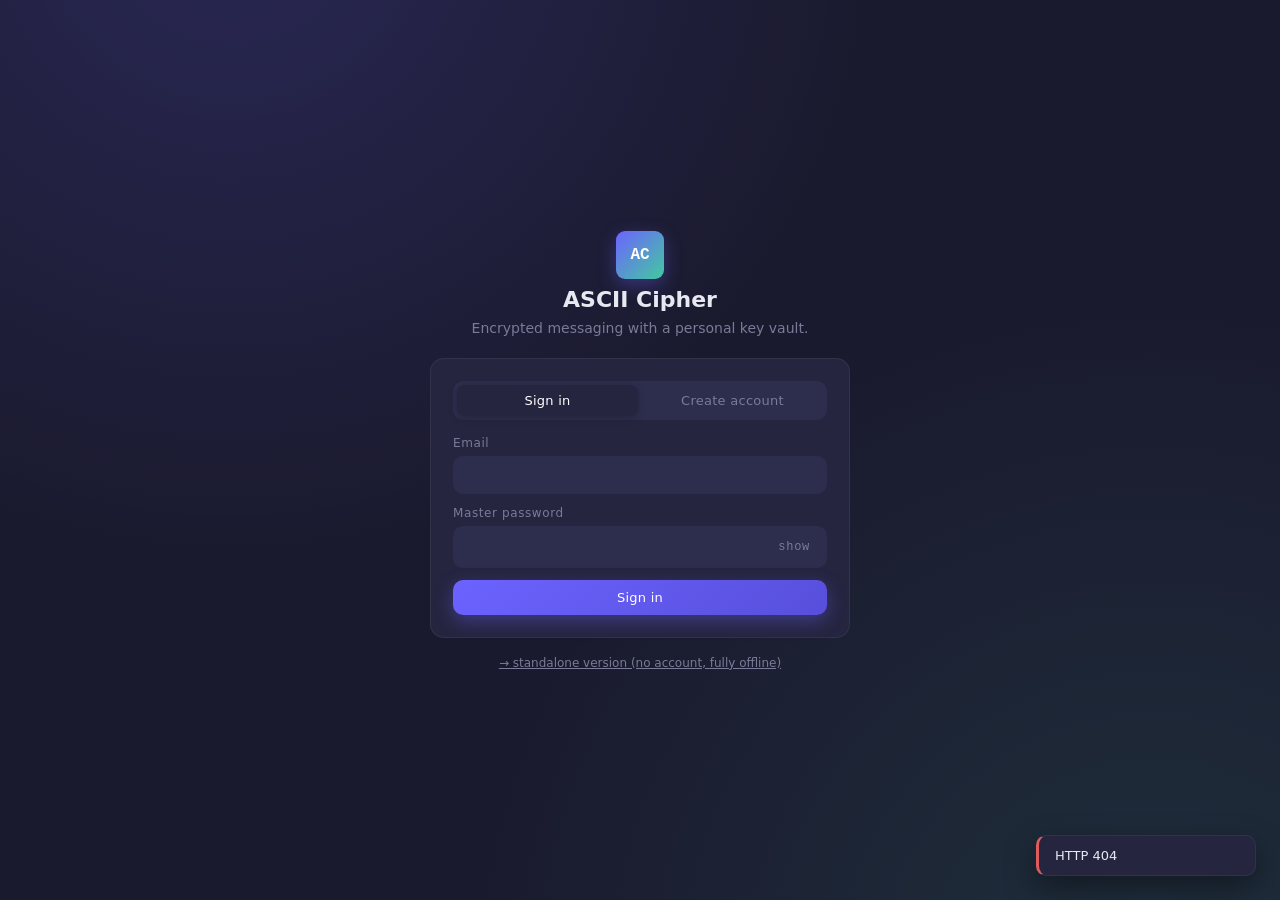
==== commit 4a8b2207: "Item 1: Add message preview and decryption to report flow - Add warning message explaining message w" ====
--- a/static/index.html
+++ b/static/index.html
@@ -119,10 +119,18 @@
       <button class="tab" data-route="messages" type="button">Messages <span class="count" id="msg-unread" style="display:none">0</span></button>
       <button class="tab" data-route="history" type="button">History</button>
       <button class="tab" data-route="settings" type="button">Settings</button>
-      <button class="tab hidden" data-route="moderation" type="button">Moderation</button>
     </nav>
 
+    <nav class="tabs main-tabs hidden" id="mod-tabs">
+      <button class="tab active" data-mod-route="dashboard" type="button">Dashboard</button>
+      <button class="tab" data-mod-route="reports" type="button">Reports</button>
+      <button class="tab" data-mod-route="users" type="button">Users</button>
+      <button class="tab" data-mod-route="appeals" type="button">Appeals <span class="count" id="mod-appeals-count" style="display:none">0</span></button>
+      <button class="tab" data-mod-route="audit" type="button">Audit</button>
+    </nav>
+
     <div class="topbar-end">
+      <button class="icon-btn hidden" id="mod-mode-btn" title="Switch to moderator mode">mod</button>
       <button class="icon-btn" id="lock-btn" title="Lock vault (keeps you signed in)">lock</button>
       <button class="icon-btn" id="logout-btn" title="Sign out">logout</button>
     </div>
@@ -345,63 +353,73 @@
 
   <!-- ─── MODERATION TAB ─── -->
   <main id="tab-moderation" class="tab-pane hidden">
-    <section class="card">
-      <div class="card-label">
-        <span>Moderator dashboard</span>
-        <span class="hint">Visible only to moderator accounts</span>
-      </div>
-      <div class="grid-tiles" style="gap:12px;display:grid;grid-template-columns:repeat(auto-fit,minmax(180px,1fr));margin-top:12px;">
-        <div class="metric-card"><div class="metric-label">Users</div><div class="metric-value" id="mod-total-users">0</div></div>
-        <div class="metric-card"><div class="metric-label">Active</div><div class="metric-value" id="mod-active-users">0</div></div>
-        <div class="metric-card"><div class="metric-label">Suspended</div><div class="metric-value" id="mod-suspended-users">0</div></div>
-        <div class="metric-card"><div class="metric-label">Banned</div><div class="metric-value" id="mod-banned-users">0</div></div>
-        <div class="metric-card"><div class="metric-label">Messages</div><div class="metric-value" id="mod-total-messages">0</div></div>
-        <div class="metric-card" style="position:relative;">
-          <div class="metric-label">Reports</div>
-          <div class="metric-value" id="mod-total-reports">0</div>
-          <div id="mod-unreviewed-badge" style="display:none;position:absolute;top:8px;right:8px;background:#ff5454;color:white;border-radius:50%;width:24px;height:24px;display:flex;align-items:center;justify-content:center;font-size:12px;font-weight:bold;"></div>
-        </div>
-        <div class="metric-card" style="position:relative;">
-          <div class="metric-label">Appeals</div>
-          <div class="metric-value" id="mod-pending-appeals">0</div>
-          <div id="mod-appeals-badge" style="display:none;position:absolute;top:8px;right:8px;background:#ff5454;color:white;border-radius:50%;width:24px;height:24px;display:flex;align-items:center;justify-content:center;font-size:12px;font-weight:bold;"></div>
-        </div>
-      </div>
-    </section>
-
-    <section class="card">
-      <h3 class="section-h">Recent reports</h3>
-      <div class="muted small" style="margin-bottom:12px;">Reports are shown in plain text so moderators can review them quickly.</div>
-      <input type="text" id="mod-reports-search" placeholder="Search reports by reason or details..." style="width:100%;margin-bottom:12px;">
-      <div id="mod-reports-list" class="table"></div>
-    </section>
-
-    <section class="card">
-      <h3 class="section-h">User accounts</h3>
-      <p class="muted small">Suspend or ban an account to stop abusive activity.</p>
-      <div style="display:flex;gap:12px;margin-bottom:12px;flex-wrap:wrap;align-items:center;">
-        <input type="text" id="mod-user-search" placeholder="Search by email..." style="flex:1;min-width:200px;">
-        <select id="mod-user-filter" style="min-width:150px;">
-          <option value="">All users</option>
-          <option value="active">Active only</option>
-          <option value="suspended">Suspended only</option>
-          <option value="banned">Banned only</option>
-          <option value="moderator">Moderators only</option>
-        </select>
-      </div>
-      <div id="mod-users-list" class="table"></div>
-    </section>
-
-    <section class="card">
-      <h3 class="section-h">Pending appeals</h3>
-      <p class="muted small">Users can appeal their suspension or ban with a written reason.</p>
-      <div id="mod-appeals-list" class="table"></div>
-    </section>
-
-    <section class="card">
-      <h3 class="section-h">Audit log</h3>
-      <p class="muted small">All moderator actions are logged for transparency and accountability.</p>
-      <div id="mod-audit-log" class="table"></div>
+    <section id="mod-pane-dashboard" class="mod-pane">
+      <section class="card">
+        <div class="card-label">
+          <span>Moderator dashboard</span>
+          <span class="hint">Visible only to moderator accounts</span>
+        </div>
+        <div class="grid-tiles" style="gap:12px;display:grid;grid-template-columns:repeat(auto-fit,minmax(180px,1fr));margin-top:12px;">
+          <div class="metric-card"><div class="metric-label">Users</div><div class="metric-value" id="mod-total-users">0</div></div>
+          <div class="metric-card"><div class="metric-label">Active</div><div class="metric-value" id="mod-active-users">0</div></div>
+          <div class="metric-card"><div class="metric-label">Suspended</div><div class="metric-value" id="mod-suspended-users">0</div></div>
+          <div class="metric-card"><div class="metric-label">Banned</div><div class="metric-value" id="mod-banned-users">0</div></div>
+          <div class="metric-card"><div class="metric-label">Messages</div><div class="metric-value" id="mod-total-messages">0</div></div>
+          <div class="metric-card" style="position:relative;">
+            <div class="metric-label">Reports</div>
+            <div class="metric-value" id="mod-total-reports">0</div>
+            <div id="mod-unreviewed-badge" style="display:none;position:absolute;top:8px;right:8px;background:#ff5454;color:white;border-radius:50%;width:24px;height:24px;display:flex;align-items:center;justify-content:center;font-size:12px;font-weight:bold;"></div>
+          </div>
+          <div class="metric-card" style="position:relative;">
+            <div class="metric-label">Appeals</div>
+            <div class="metric-value" id="mod-pending-appeals">0</div>
+            <div id="mod-appeals-badge" style="display:none;position:absolute;top:8px;right:8px;background:#ff5454;color:white;border-radius:50%;width:24px;height:24px;display:flex;align-items:center;justify-content:center;font-size:12px;font-weight:bold;"></div>
+          </div>
+        </div>
+      </section>
+    </section>
+
+    <section id="mod-pane-reports" class="mod-pane hidden">
+      <section class="card">
+        <h3 class="section-h">Recent reports</h3>
+        <div class="muted small" style="margin-bottom:12px;">Reports are shown in plain text so moderators can review them quickly.</div>
+        <input type="text" id="mod-reports-search" placeholder="Search reports by reason or details..." style="width:100%;margin-bottom:12px;">
+        <div id="mod-reports-list" class="table"></div>
+      </section>
+    </section>
+
+    <section id="mod-pane-users" class="mod-pane hidden">
+      <section class="card">
+        <h3 class="section-h">User accounts</h3>
+        <p class="muted small">Suspend or ban an account to stop abusive activity.</p>
+        <div style="display:flex;gap:12px;margin-bottom:12px;flex-wrap:wrap;align-items:center;">
+          <input type="text" id="mod-user-search" placeholder="Search by email..." style="flex:1;min-width:200px;">
+          <select id="mod-user-filter" style="min-width:150px;">
+            <option value="">All users</option>
+            <option value="active">Active only</option>
+            <option value="suspended">Suspended only</option>
+            <option value="banned">Banned only</option>
+            <option value="moderator">Moderators only</option>
+          </select>
+        </div>
+        <div id="mod-users-list" class="table"></div>
+      </section>
+    </section>
+
+    <section id="mod-pane-appeals" class="mod-pane hidden">
+      <section class="card">
+        <h3 class="section-h">Pending appeals</h3>
+        <p class="muted small">Users can appeal their suspension or ban with a written reason.</p>
+        <div id="mod-appeals-list" class="table"></div>
+      </section>
+    </section>
+
+    <section id="mod-pane-audit" class="mod-pane hidden">
+      <section class="card">
+        <h3 class="section-h">Audit log</h3>
+        <p class="muted small">All moderator actions are logged for transparency and accountability.</p>
+        <div id="mod-audit-log" class="table"></div>
+      </section>
     </section>
   </main>
 </section>
@@ -664,10 +682,14 @@
 <div class="modal hidden" id="report-modal">
   <div class="modal-card">
     <header class="modal-head">
-      <h3>Report</h3>
+      <h3>Report Message</h3>
       <button class="icon-btn" id="report-close" type="button">close</button>
     </header>
     <form id="report-form" class="form">
+      <div id="report-preview" class="card" style="margin-bottom:16px;padding:12px;background:rgba(255,255,255,0.05);border-radius:4px;display:none;">
+        <div class="muted small" style="margin-bottom:8px;">Message being reported:</div>
+        <div id="report-preview-text" style="word-break:break-word;"></div>
+      </div>
       <label class="field">
         <span>Reason</span>
         <select id="report-reason" class="select" required>
@@ -683,7 +705,9 @@
         <span>Details <span class="hint">optional</span></span>
         <textarea id="report-details" rows="3" maxlength="2000" placeholder="Additional context…"></textarea>
       </label>
-      <p class="muted small">This report will be passed along unencrypted to moderators.</p>
+      <div style="background:rgba(255,165,0,0.1);border-left:3px solid #ffa500;padding:12px;margin:16px 0;border-radius:2px;">
+        <p class="muted small" style="margin:0;">⚠️ <strong>Privacy Notice:</strong> This message will be decrypted and sent unencrypted to moderators for review. They will be able to see the full content to take appropriate action.</p>
+      </div>
       <p id="report-error" class="form-error hidden"></p>
       <div class="modal-foot">
         <button class="btn ghost" type="button" id="report-cancel">Cancel</button>
@@ -701,18 +725,6 @@
 </div>
 
 <script type="module" src="/static/js/app.js"></script>
-
-<!-- Service Worker Registration -->
-<script>
-if ('serviceWorker' in navigator) {
-  navigator.serviceWorker.register('/static/js/sw.js', { scope: '/' })
-    .then((registration) => {
-      console.log('Service Worker registered:', registration);
-    })
-    .catch((error) => {
-      console.log('Service Worker registration failed:', error);
-    });
-}
-</script>
+<script src="/static/js/sw-register.js"></script>
 </body>
 </html>
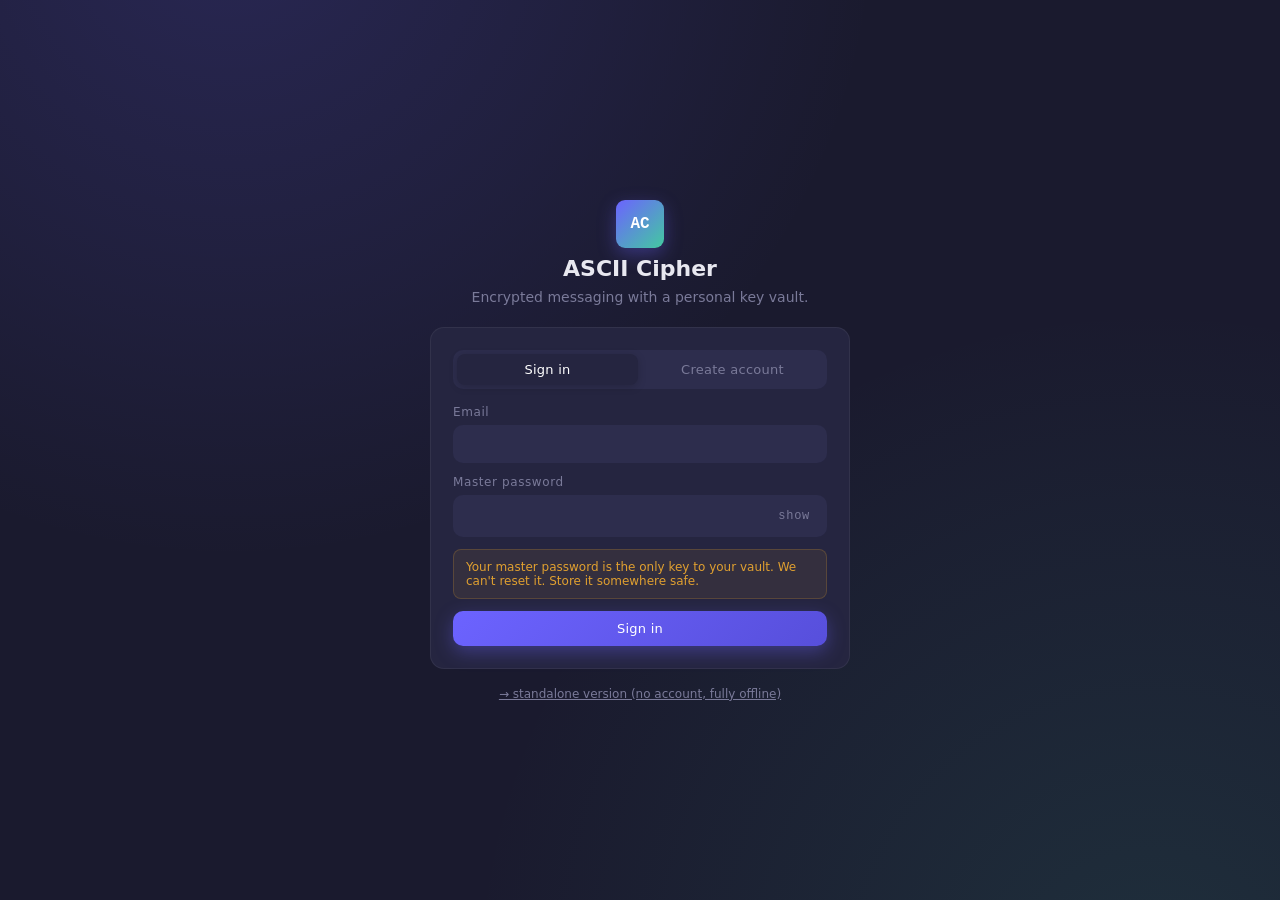
==== commit 0c787935: "Item 1: Add message preview and decryption to report flow - Add warning message explaining message w" ====
--- a/static/index.html
+++ b/static/index.html
@@ -119,18 +119,10 @@
       <button class="tab" data-route="messages" type="button">Messages <span class="count" id="msg-unread" style="display:none">0</span></button>
       <button class="tab" data-route="history" type="button">History</button>
       <button class="tab" data-route="settings" type="button">Settings</button>
+      <button class="tab hidden" data-route="moderation" type="button">Moderation</button>
     </nav>
 
-    <nav class="tabs main-tabs hidden" id="mod-tabs">
-      <button class="tab active" data-mod-route="dashboard" type="button">Dashboard</button>
-      <button class="tab" data-mod-route="reports" type="button">Reports</button>
-      <button class="tab" data-mod-route="users" type="button">Users</button>
-      <button class="tab" data-mod-route="appeals" type="button">Appeals <span class="count" id="mod-appeals-count" style="display:none">0</span></button>
-      <button class="tab" data-mod-route="audit" type="button">Audit</button>
-    </nav>
-
     <div class="topbar-end">
-      <button class="icon-btn hidden" id="mod-mode-btn" title="Switch to moderator mode">mod</button>
       <button class="icon-btn" id="lock-btn" title="Lock vault (keeps you signed in)">lock</button>
       <button class="icon-btn" id="logout-btn" title="Sign out">logout</button>
     </div>
@@ -353,73 +345,63 @@
 
   <!-- ─── MODERATION TAB ─── -->
   <main id="tab-moderation" class="tab-pane hidden">
-    <section id="mod-pane-dashboard" class="mod-pane">
-      <section class="card">
-        <div class="card-label">
-          <span>Moderator dashboard</span>
-          <span class="hint">Visible only to moderator accounts</span>
-        </div>
-        <div class="grid-tiles" style="gap:12px;display:grid;grid-template-columns:repeat(auto-fit,minmax(180px,1fr));margin-top:12px;">
-          <div class="metric-card"><div class="metric-label">Users</div><div class="metric-value" id="mod-total-users">0</div></div>
-          <div class="metric-card"><div class="metric-label">Active</div><div class="metric-value" id="mod-active-users">0</div></div>
-          <div class="metric-card"><div class="metric-label">Suspended</div><div class="metric-value" id="mod-suspended-users">0</div></div>
-          <div class="metric-card"><div class="metric-label">Banned</div><div class="metric-value" id="mod-banned-users">0</div></div>
-          <div class="metric-card"><div class="metric-label">Messages</div><div class="metric-value" id="mod-total-messages">0</div></div>
-          <div class="metric-card" style="position:relative;">
-            <div class="metric-label">Reports</div>
-            <div class="metric-value" id="mod-total-reports">0</div>
-            <div id="mod-unreviewed-badge" style="display:none;position:absolute;top:8px;right:8px;background:#ff5454;color:white;border-radius:50%;width:24px;height:24px;display:flex;align-items:center;justify-content:center;font-size:12px;font-weight:bold;"></div>
-          </div>
-          <div class="metric-card" style="position:relative;">
-            <div class="metric-label">Appeals</div>
-            <div class="metric-value" id="mod-pending-appeals">0</div>
-            <div id="mod-appeals-badge" style="display:none;position:absolute;top:8px;right:8px;background:#ff5454;color:white;border-radius:50%;width:24px;height:24px;display:flex;align-items:center;justify-content:center;font-size:12px;font-weight:bold;"></div>
-          </div>
-        </div>
-      </section>
-    </section>
-
-    <section id="mod-pane-reports" class="mod-pane hidden">
-      <section class="card">
-        <h3 class="section-h">Recent reports</h3>
-        <div class="muted small" style="margin-bottom:12px;">Reports are shown in plain text so moderators can review them quickly.</div>
-        <input type="text" id="mod-reports-search" placeholder="Search reports by reason or details..." style="width:100%;margin-bottom:12px;">
-        <div id="mod-reports-list" class="table"></div>
-      </section>
-    </section>
-
-    <section id="mod-pane-users" class="mod-pane hidden">
-      <section class="card">
-        <h3 class="section-h">User accounts</h3>
-        <p class="muted small">Suspend or ban an account to stop abusive activity.</p>
-        <div style="display:flex;gap:12px;margin-bottom:12px;flex-wrap:wrap;align-items:center;">
-          <input type="text" id="mod-user-search" placeholder="Search by email..." style="flex:1;min-width:200px;">
-          <select id="mod-user-filter" style="min-width:150px;">
-            <option value="">All users</option>
-            <option value="active">Active only</option>
-            <option value="suspended">Suspended only</option>
-            <option value="banned">Banned only</option>
-            <option value="moderator">Moderators only</option>
-          </select>
-        </div>
-        <div id="mod-users-list" class="table"></div>
-      </section>
-    </section>
-
-    <section id="mod-pane-appeals" class="mod-pane hidden">
-      <section class="card">
-        <h3 class="section-h">Pending appeals</h3>
-        <p class="muted small">Users can appeal their suspension or ban with a written reason.</p>
-        <div id="mod-appeals-list" class="table"></div>
-      </section>
-    </section>
-
-    <section id="mod-pane-audit" class="mod-pane hidden">
-      <section class="card">
-        <h3 class="section-h">Audit log</h3>
-        <p class="muted small">All moderator actions are logged for transparency and accountability.</p>
-        <div id="mod-audit-log" class="table"></div>
-      </section>
+    <section class="card">
+      <div class="card-label">
+        <span>Moderator dashboard</span>
+        <span class="hint">Visible only to moderator accounts</span>
+      </div>
+      <div class="grid-tiles" style="gap:12px;display:grid;grid-template-columns:repeat(auto-fit,minmax(180px,1fr));margin-top:12px;">
+        <div class="metric-card"><div class="metric-label">Users</div><div class="metric-value" id="mod-total-users">0</div></div>
+        <div class="metric-card"><div class="metric-label">Active</div><div class="metric-value" id="mod-active-users">0</div></div>
+        <div class="metric-card"><div class="metric-label">Suspended</div><div class="metric-value" id="mod-suspended-users">0</div></div>
+        <div class="metric-card"><div class="metric-label">Banned</div><div class="metric-value" id="mod-banned-users">0</div></div>
+        <div class="metric-card"><div class="metric-label">Messages</div><div class="metric-value" id="mod-total-messages">0</div></div>
+        <div class="metric-card" style="position:relative;">
+          <div class="metric-label">Reports</div>
+          <div class="metric-value" id="mod-total-reports">0</div>
+          <div id="mod-unreviewed-badge" style="display:none;position:absolute;top:8px;right:8px;background:#ff5454;color:white;border-radius:50%;width:24px;height:24px;display:flex;align-items:center;justify-content:center;font-size:12px;font-weight:bold;"></div>
+        </div>
+        <div class="metric-card" style="position:relative;">
+          <div class="metric-label">Appeals</div>
+          <div class="metric-value" id="mod-pending-appeals">0</div>
+          <div id="mod-appeals-badge" style="display:none;position:absolute;top:8px;right:8px;background:#ff5454;color:white;border-radius:50%;width:24px;height:24px;display:flex;align-items:center;justify-content:center;font-size:12px;font-weight:bold;"></div>
+        </div>
+      </div>
+    </section>
+
+    <section class="card">
+      <h3 class="section-h">Recent reports</h3>
+      <div class="muted small" style="margin-bottom:12px;">Reports are shown in plain text so moderators can review them quickly.</div>
+      <input type="text" id="mod-reports-search" placeholder="Search reports by reason or details..." style="width:100%;margin-bottom:12px;">
+      <div id="mod-reports-list" class="table"></div>
+    </section>
+
+    <section class="card">
+      <h3 class="section-h">User accounts</h3>
+      <p class="muted small">Suspend or ban an account to stop abusive activity.</p>
+      <div style="display:flex;gap:12px;margin-bottom:12px;flex-wrap:wrap;align-items:center;">
+        <input type="text" id="mod-user-search" placeholder="Search by email..." style="flex:1;min-width:200px;">
+        <select id="mod-user-filter" style="min-width:150px;">
+          <option value="">All users</option>
+          <option value="active">Active only</option>
+          <option value="suspended">Suspended only</option>
+          <option value="banned">Banned only</option>
+          <option value="moderator">Moderators only</option>
+        </select>
+      </div>
+      <div id="mod-users-list" class="table"></div>
+    </section>
+
+    <section class="card">
+      <h3 class="section-h">Pending appeals</h3>
+      <p class="muted small">Users can appeal their suspension or ban with a written reason.</p>
+      <div id="mod-appeals-list" class="table"></div>
+    </section>
+
+    <section class="card">
+      <h3 class="section-h">Audit log</h3>
+      <p class="muted small">All moderator actions are logged for transparency and accountability.</p>
+      <div id="mod-audit-log" class="table"></div>
     </section>
   </main>
 </section>
@@ -725,6 +707,18 @@
 </div>
 
 <script type="module" src="/static/js/app.js"></script>
-<script src="/static/js/sw-register.js"></script>
+
+<!-- Service Worker Registration -->
+<script>
+if ('serviceWorker' in navigator) {
+  navigator.serviceWorker.register('/static/js/sw.js', { scope: '/' })
+    .then((registration) => {
+      console.log('Service Worker registered:', registration);
+    })
+    .catch((error) => {
+      console.log('Service Worker registration failed:', error);
+    });
+}
+</script>
 </body>
 </html>
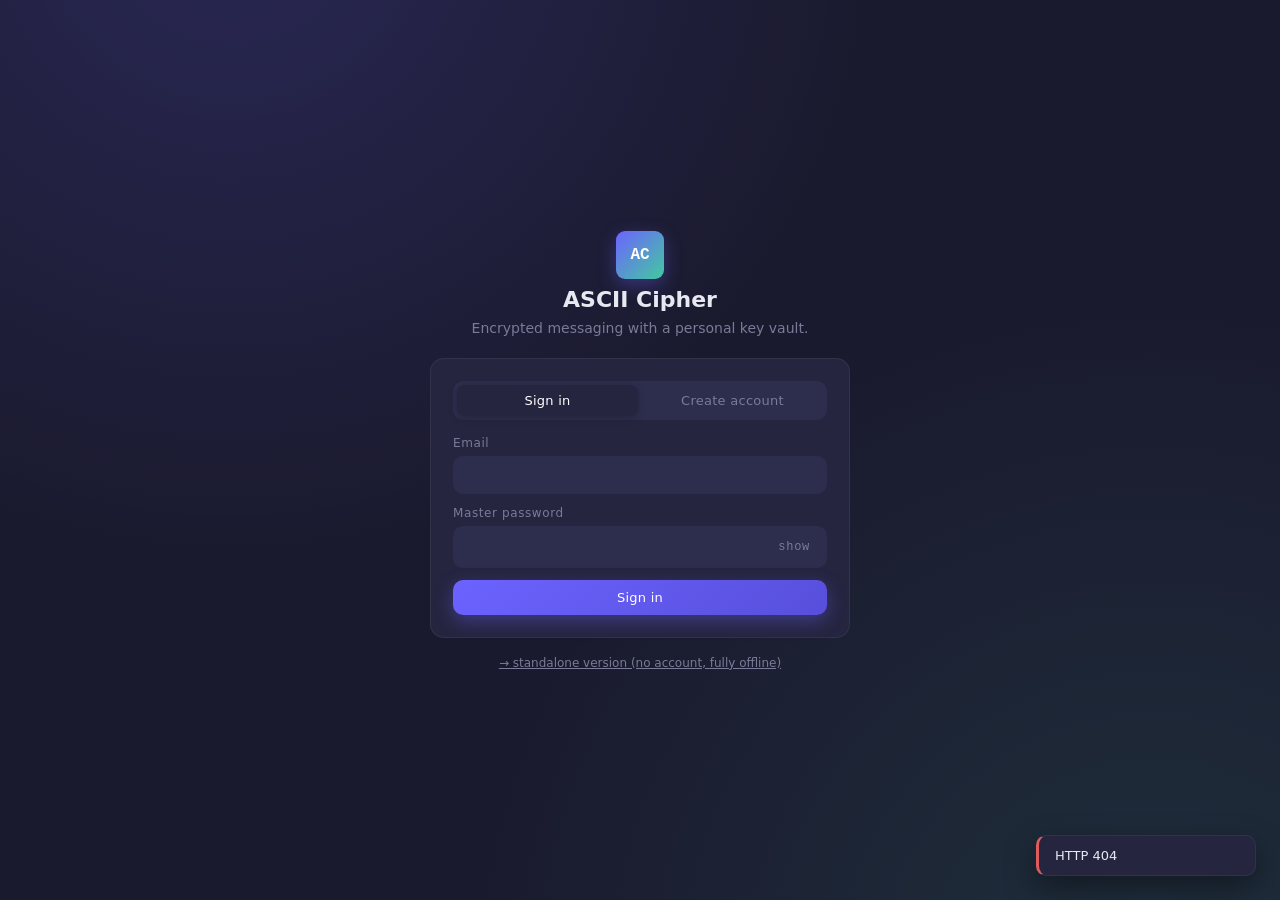
==== commit a01fb003: "Add suspension screen and appeal system UI - Add suspension screen (replaces login when user is bann" ====
--- a/static/index.html
+++ b/static/index.html
@@ -102,6 +102,79 @@
   </div>
 </section>
 
+<!-- ╔══════════════════ SUSPENSION VIEW ══════════════════╗ -->
+<section id="view-suspension" class="view view-center hidden">
+  <div class="auth-shell">
+    <div class="brand brand-lg">
+      <div class="logo">AC</div>
+      <h1 id="susp-title">Account Suspended</h1>
+    </div>
+
+    <div class="card auth-card">
+      <div style="padding:20px;text-align:center;">
+        <p id="susp-message" class="muted" style="margin-bottom:16px;"></p>
+        <div id="susp-time-remain" style="font-size:18px;margin:16px 0;"><b id="susp-time-text"></b></div>
+        <div class="actions" style="display:flex;gap:12px;justify-content:center;margin-top:24px;">
+          <button class="btn primary" id="susp-appeal-btn" type="button">Submit Appeal</button>
+          <button class="btn ghost" id="susp-logout-btn" type="button">Sign out</button>
+        </div>
+      </div>
+    </div>
+  </div>
+</section>
+
+<!-- ╔══════════════════ APPEAL PAGE ══════════════════╗ -->
+<section id="view-appeal" class="view view-center hidden">
+  <div class="auth-shell">
+    <div class="brand brand-lg">
+      <div class="logo">AC</div>
+      <h1 id="appeal-title">Appeal Your Restriction</h1>
+    </div>
+
+    <div class="card auth-card">
+      <div id="appeal-status-panel" style="display:none;padding:16px;margin-bottom:16px;background:rgba(100,200,100,0.1);border-left:3px solid #64c864;border-radius:4px;">
+        <p id="appeal-status-text" style="margin:0;"></p>
+      </div>
+
+      <form id="appeal-form" class="form">
+        <label class="field">
+          <span>Email</span>
+          <input id="appeal-email" type="email" autocomplete="username" required spellcheck="false" placeholder="your@email.com">
+        </label>
+
+        <label class="field">
+          <span>Appeal Type</span>
+          <select id="appeal-type" required>
+            <option value="">Select reason for appeal...</option>
+            <option value="mistaken">Mistaken ban/suspension</option>
+            <option value="violated_by_mistake">I violated rules by mistake</option>
+            <option value="circumstances_changed">My circumstances have changed</option>
+          </select>
+        </label>
+
+        <label class="field">
+          <span>Appeal Reason (minimum 50 characters)</span>
+          <textarea id="appeal-reason" rows="5" required minlength="50" maxlength="2000" placeholder="Explain why you believe your restriction should be lifted..."></textarea>
+          <small id="appeal-char-count" class="muted" style="display:block;margin-top:4px;">0 / 2000</small>
+        </label>
+
+        <p id="appeal-error" class="form-error hidden"></p>
+        <div class="modal-foot" style="margin-top:20px;">
+          <button class="btn ghost" type="button" id="appeal-cancel">Back</button>
+          <button class="btn primary" type="submit">Submit Appeal</button>
+        </div>
+      </form>
+    </div>
+
+    <div id="appeal-success-panel" style="display:none;text-align:center;padding:20px;">
+      <h2 style="color:#64c864;margin-bottom:16px;">Appeal Submitted</h2>
+      <p class="muted" style="margin-bottom:12px;">Your appeal has been submitted to the moderators.</p>
+      <p id="appeal-success-id" class="muted" style="font-size:12px;margin-bottom:20px;"></p>
+      <button class="btn primary" id="appeal-back-btn" type="button">Return to Sign In</button>
+    </div>
+  </div>
+</section>
+
 <!-- ╔══════════════════ APP VIEW ══════════════════╗ -->
 <section id="view-app" class="view hidden">
   <header class="topbar">
@@ -119,10 +192,18 @@
       <button class="tab" data-route="messages" type="button">Messages <span class="count" id="msg-unread" style="display:none">0</span></button>
       <button class="tab" data-route="history" type="button">History</button>
       <button class="tab" data-route="settings" type="button">Settings</button>
-      <button class="tab hidden" data-route="moderation" type="button">Moderation</button>
     </nav>
 
+    <nav class="tabs main-tabs hidden" id="mod-tabs">
+      <button class="tab active" data-mod-route="dashboard" type="button">Dashboard</button>
+      <button class="tab" data-mod-route="reports" type="button">Reports</button>
+      <button class="tab" data-mod-route="users" type="button">Users</button>
+      <button class="tab" data-mod-route="appeals" type="button">Appeals <span class="count" id="mod-appeals-count" style="display:none">0</span></button>
+      <button class="tab" data-mod-route="audit" type="button">Audit</button>
+    </nav>
+
     <div class="topbar-end">
+      <button class="icon-btn hidden" id="mod-mode-btn" title="Switch to moderator mode">mod</button>
       <button class="icon-btn" id="lock-btn" title="Lock vault (keeps you signed in)">lock</button>
       <button class="icon-btn" id="logout-btn" title="Sign out">logout</button>
     </div>
@@ -345,63 +426,73 @@
 
   <!-- ─── MODERATION TAB ─── -->
   <main id="tab-moderation" class="tab-pane hidden">
-    <section class="card">
-      <div class="card-label">
-        <span>Moderator dashboard</span>
-        <span class="hint">Visible only to moderator accounts</span>
-      </div>
-      <div class="grid-tiles" style="gap:12px;display:grid;grid-template-columns:repeat(auto-fit,minmax(180px,1fr));margin-top:12px;">
-        <div class="metric-card"><div class="metric-label">Users</div><div class="metric-value" id="mod-total-users">0</div></div>
-        <div class="metric-card"><div class="metric-label">Active</div><div class="metric-value" id="mod-active-users">0</div></div>
-        <div class="metric-card"><div class="metric-label">Suspended</div><div class="metric-value" id="mod-suspended-users">0</div></div>
-        <div class="metric-card"><div class="metric-label">Banned</div><div class="metric-value" id="mod-banned-users">0</div></div>
-        <div class="metric-card"><div class="metric-label">Messages</div><div class="metric-value" id="mod-total-messages">0</div></div>
-        <div class="metric-card" style="position:relative;">
-          <div class="metric-label">Reports</div>
-          <div class="metric-value" id="mod-total-reports">0</div>
-          <div id="mod-unreviewed-badge" style="display:none;position:absolute;top:8px;right:8px;background:#ff5454;color:white;border-radius:50%;width:24px;height:24px;display:flex;align-items:center;justify-content:center;font-size:12px;font-weight:bold;"></div>
-        </div>
-        <div class="metric-card" style="position:relative;">
-          <div class="metric-label">Appeals</div>
-          <div class="metric-value" id="mod-pending-appeals">0</div>
-          <div id="mod-appeals-badge" style="display:none;position:absolute;top:8px;right:8px;background:#ff5454;color:white;border-radius:50%;width:24px;height:24px;display:flex;align-items:center;justify-content:center;font-size:12px;font-weight:bold;"></div>
-        </div>
-      </div>
-    </section>
-
-    <section class="card">
-      <h3 class="section-h">Recent reports</h3>
-      <div class="muted small" style="margin-bottom:12px;">Reports are shown in plain text so moderators can review them quickly.</div>
-      <input type="text" id="mod-reports-search" placeholder="Search reports by reason or details..." style="width:100%;margin-bottom:12px;">
-      <div id="mod-reports-list" class="table"></div>
-    </section>
-
-    <section class="card">
-      <h3 class="section-h">User accounts</h3>
-      <p class="muted small">Suspend or ban an account to stop abusive activity.</p>
-      <div style="display:flex;gap:12px;margin-bottom:12px;flex-wrap:wrap;align-items:center;">
-        <input type="text" id="mod-user-search" placeholder="Search by email..." style="flex:1;min-width:200px;">
-        <select id="mod-user-filter" style="min-width:150px;">
-          <option value="">All users</option>
-          <option value="active">Active only</option>
-          <option value="suspended">Suspended only</option>
-          <option value="banned">Banned only</option>
-          <option value="moderator">Moderators only</option>
-        </select>
-      </div>
-      <div id="mod-users-list" class="table"></div>
-    </section>
-
-    <section class="card">
-      <h3 class="section-h">Pending appeals</h3>
-      <p class="muted small">Users can appeal their suspension or ban with a written reason.</p>
-      <div id="mod-appeals-list" class="table"></div>
-    </section>
-
-    <section class="card">
-      <h3 class="section-h">Audit log</h3>
-      <p class="muted small">All moderator actions are logged for transparency and accountability.</p>
-      <div id="mod-audit-log" class="table"></div>
+    <section id="mod-pane-dashboard" class="mod-pane">
+      <section class="card">
+        <div class="card-label">
+          <span>Moderator dashboard</span>
+          <span class="hint">Visible only to moderator accounts</span>
+        </div>
+        <div class="grid-tiles" style="gap:12px;display:grid;grid-template-columns:repeat(auto-fit,minmax(180px,1fr));margin-top:12px;">
+          <div class="metric-card"><div class="metric-label">Users</div><div class="metric-value" id="mod-total-users">0</div></div>
+          <div class="metric-card"><div class="metric-label">Active</div><div class="metric-value" id="mod-active-users">0</div></div>
+          <div class="metric-card"><div class="metric-label">Suspended</div><div class="metric-value" id="mod-suspended-users">0</div></div>
+          <div class="metric-card"><div class="metric-label">Banned</div><div class="metric-value" id="mod-banned-users">0</div></div>
+          <div class="metric-card"><div class="metric-label">Messages</div><div class="metric-value" id="mod-total-messages">0</div></div>
+          <div class="metric-card" style="position:relative;">
+            <div class="metric-label">Reports</div>
+            <div class="metric-value" id="mod-total-reports">0</div>
+            <div id="mod-unreviewed-badge" style="display:none;position:absolute;top:8px;right:8px;background:#ff5454;color:white;border-radius:50%;width:24px;height:24px;display:flex;align-items:center;justify-content:center;font-size:12px;font-weight:bold;"></div>
+          </div>
+          <div class="metric-card" style="position:relative;">
+            <div class="metric-label">Appeals</div>
+            <div class="metric-value" id="mod-pending-appeals">0</div>
+            <div id="mod-appeals-badge" style="display:none;position:absolute;top:8px;right:8px;background:#ff5454;color:white;border-radius:50%;width:24px;height:24px;display:flex;align-items:center;justify-content:center;font-size:12px;font-weight:bold;"></div>
+          </div>
+        </div>
+      </section>
+    </section>
+
+    <section id="mod-pane-reports" class="mod-pane hidden">
+      <section class="card">
+        <h3 class="section-h">Recent reports</h3>
+        <div class="muted small" style="margin-bottom:12px;">Reports are shown in plain text so moderators can review them quickly.</div>
+        <input type="text" id="mod-reports-search" placeholder="Search reports by reason or details..." style="width:100%;margin-bottom:12px;">
+        <div id="mod-reports-list" class="table"></div>
+      </section>
+    </section>
+
+    <section id="mod-pane-users" class="mod-pane hidden">
+      <section class="card">
+        <h3 class="section-h">User accounts</h3>
+        <p class="muted small">Suspend or ban an account to stop abusive activity.</p>
+        <div style="display:flex;gap:12px;margin-bottom:12px;flex-wrap:wrap;align-items:center;">
+          <input type="text" id="mod-user-search" placeholder="Search by email..." style="flex:1;min-width:200px;">
+          <select id="mod-user-filter" style="min-width:150px;">
+            <option value="">All users</option>
+            <option value="active">Active only</option>
+            <option value="suspended">Suspended only</option>
+            <option value="banned">Banned only</option>
+            <option value="moderator">Moderators only</option>
+          </select>
+        </div>
+        <div id="mod-users-list" class="table"></div>
+      </section>
+    </section>
+
+    <section id="mod-pane-appeals" class="mod-pane hidden">
+      <section class="card">
+        <h3 class="section-h">Pending appeals</h3>
+        <p class="muted small">Users can appeal their suspension or ban with a written reason.</p>
+        <div id="mod-appeals-list" class="table"></div>
+      </section>
+    </section>
+
+    <section id="mod-pane-audit" class="mod-pane hidden">
+      <section class="card">
+        <h3 class="section-h">Audit log</h3>
+        <p class="muted small">All moderator actions are logged for transparency and accountability.</p>
+        <div id="mod-audit-log" class="table"></div>
+      </section>
     </section>
   </main>
 </section>
@@ -707,18 +798,6 @@
 </div>
 
 <script type="module" src="/static/js/app.js"></script>
-
-<!-- Service Worker Registration -->
-<script>
-if ('serviceWorker' in navigator) {
-  navigator.serviceWorker.register('/static/js/sw.js', { scope: '/' })
-    .then((registration) => {
-      console.log('Service Worker registered:', registration);
-    })
-    .catch((error) => {
-      console.log('Service Worker registration failed:', error);
-    });
-}
-</script>
+<script src="/static/js/sw-register.js"></script>
 </body>
 </html>
